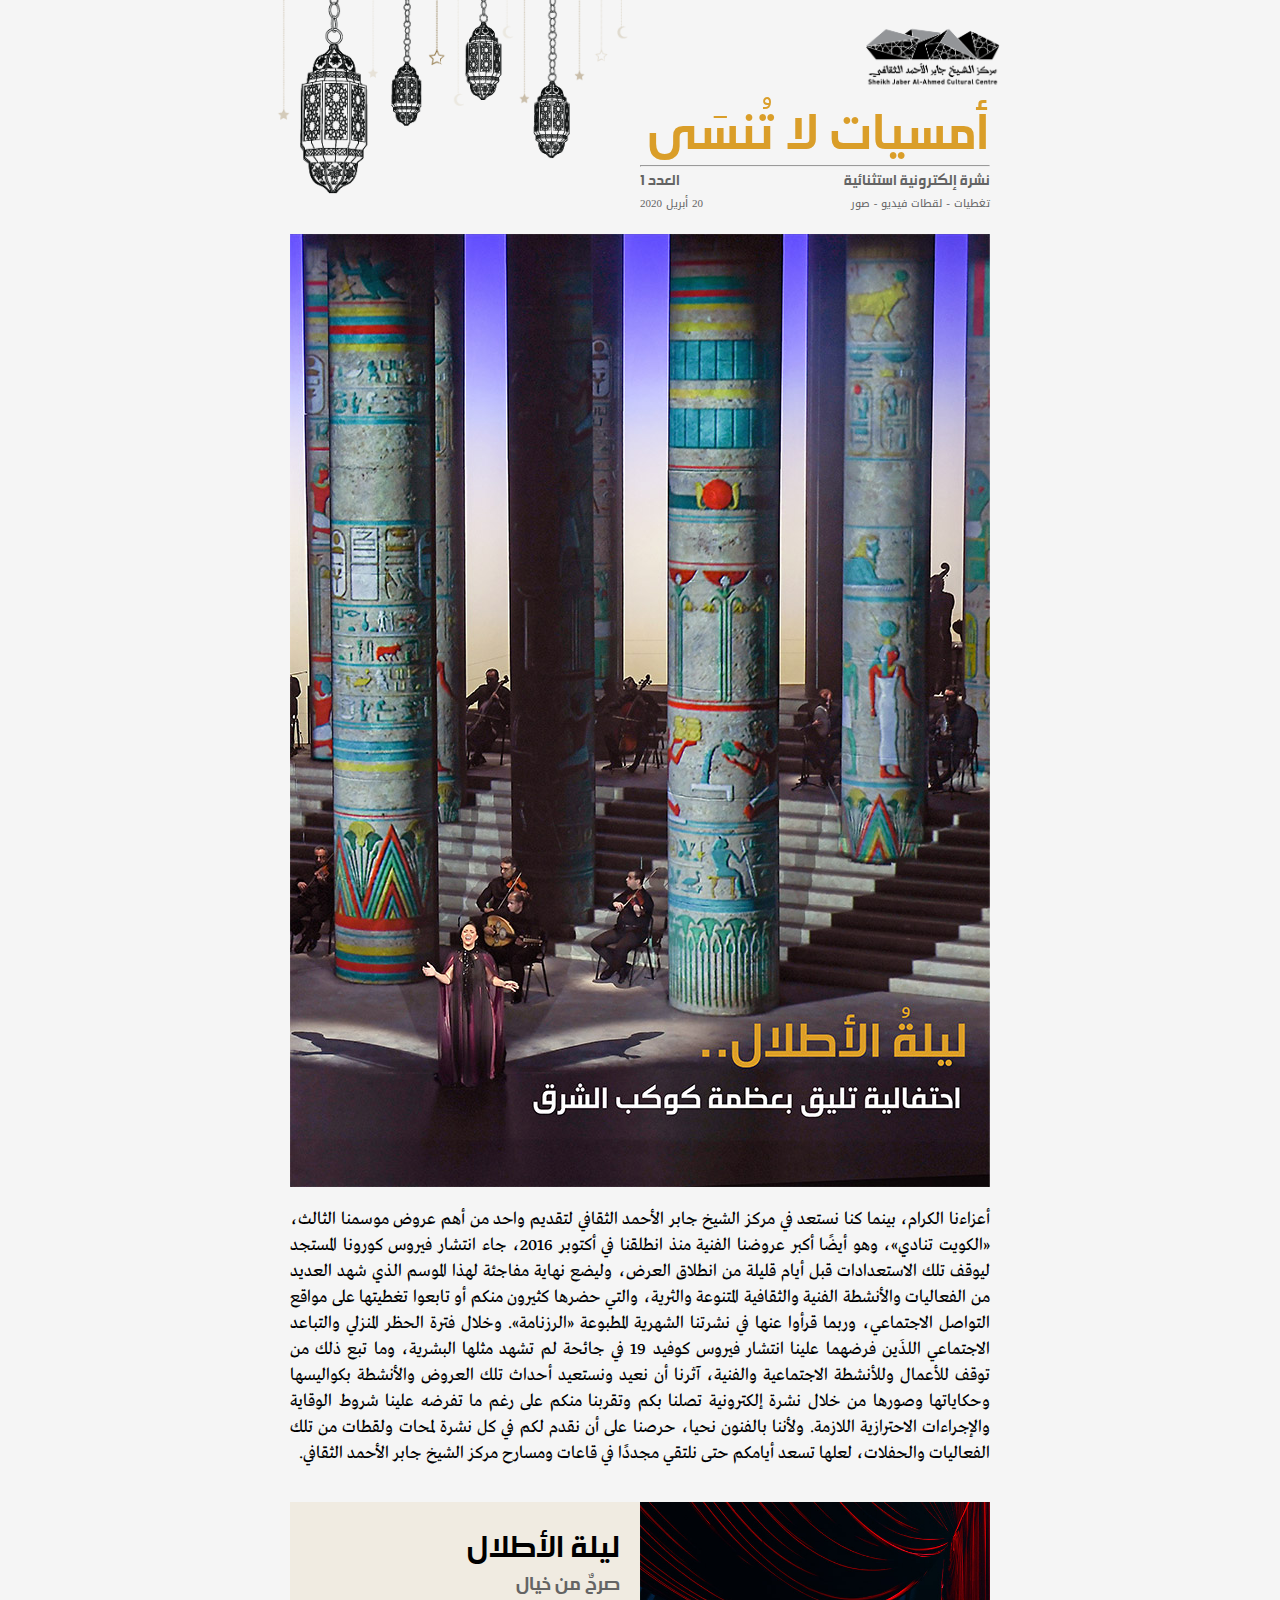
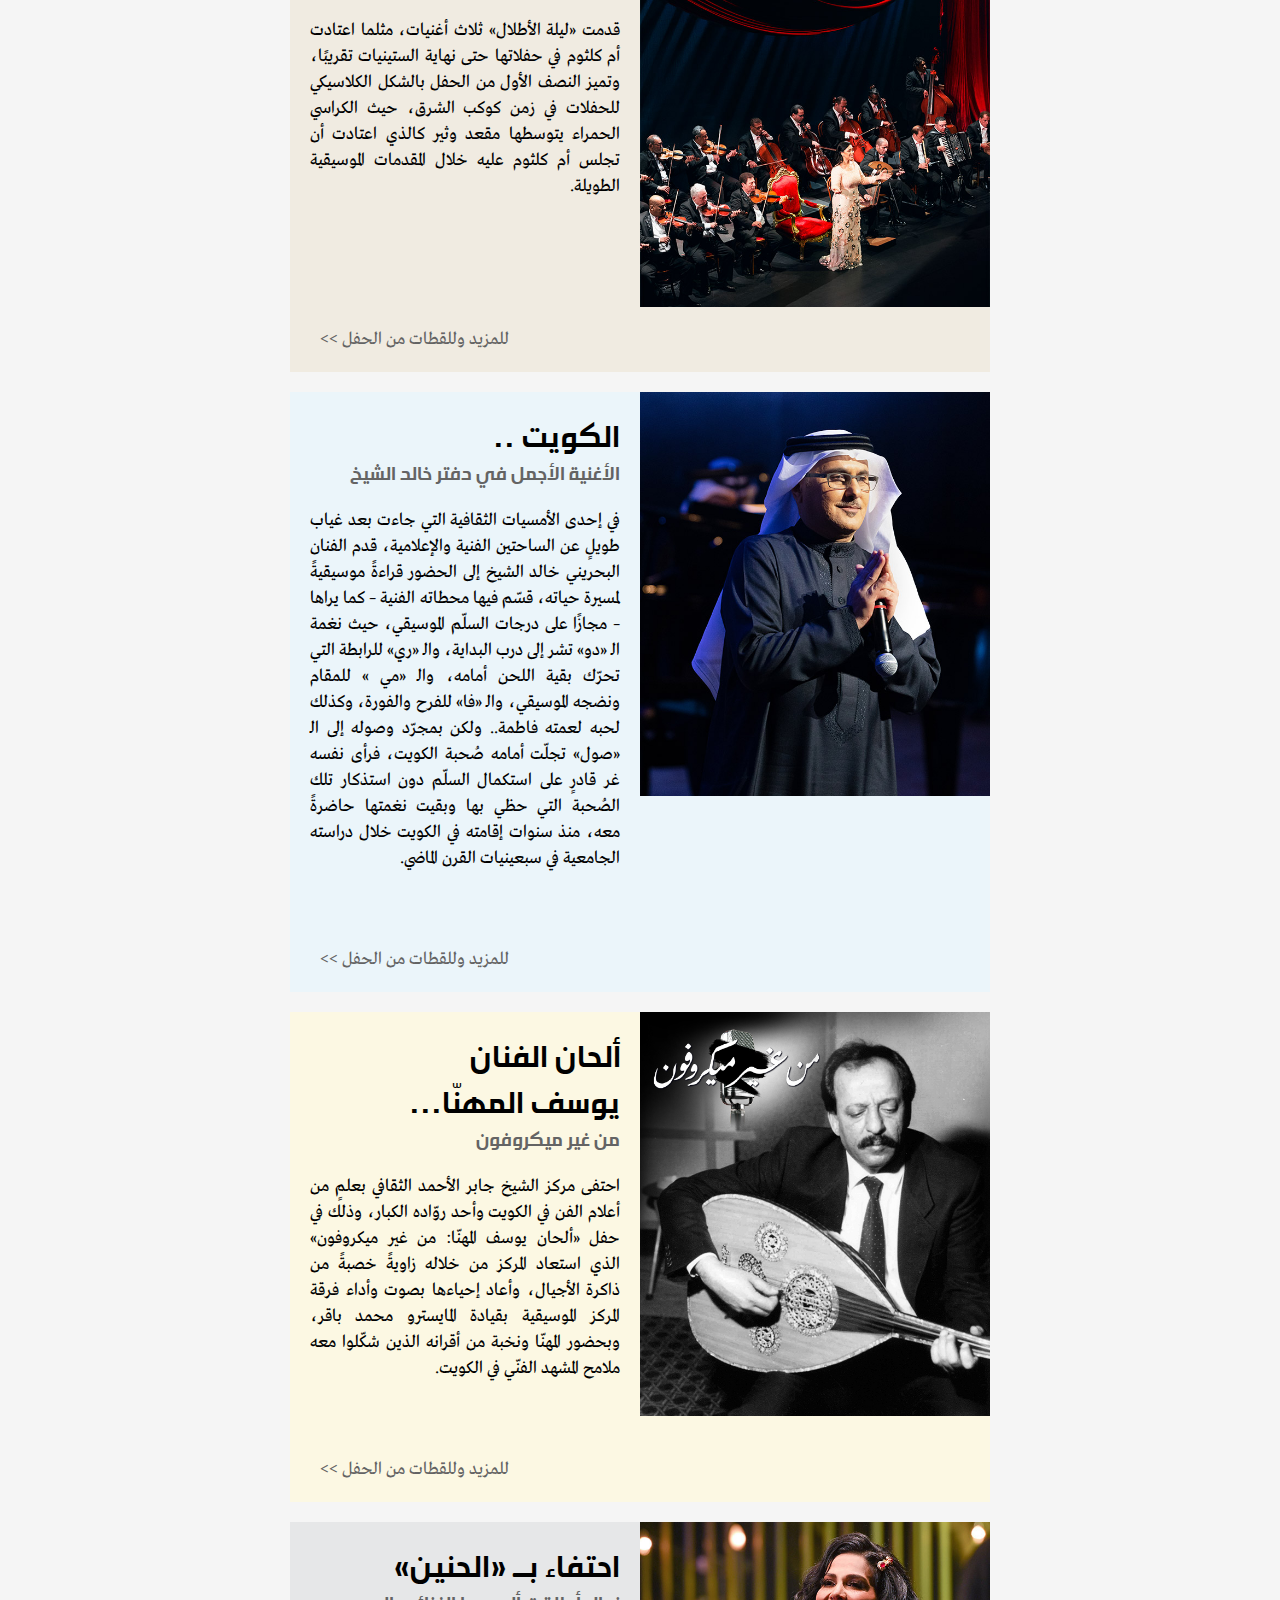
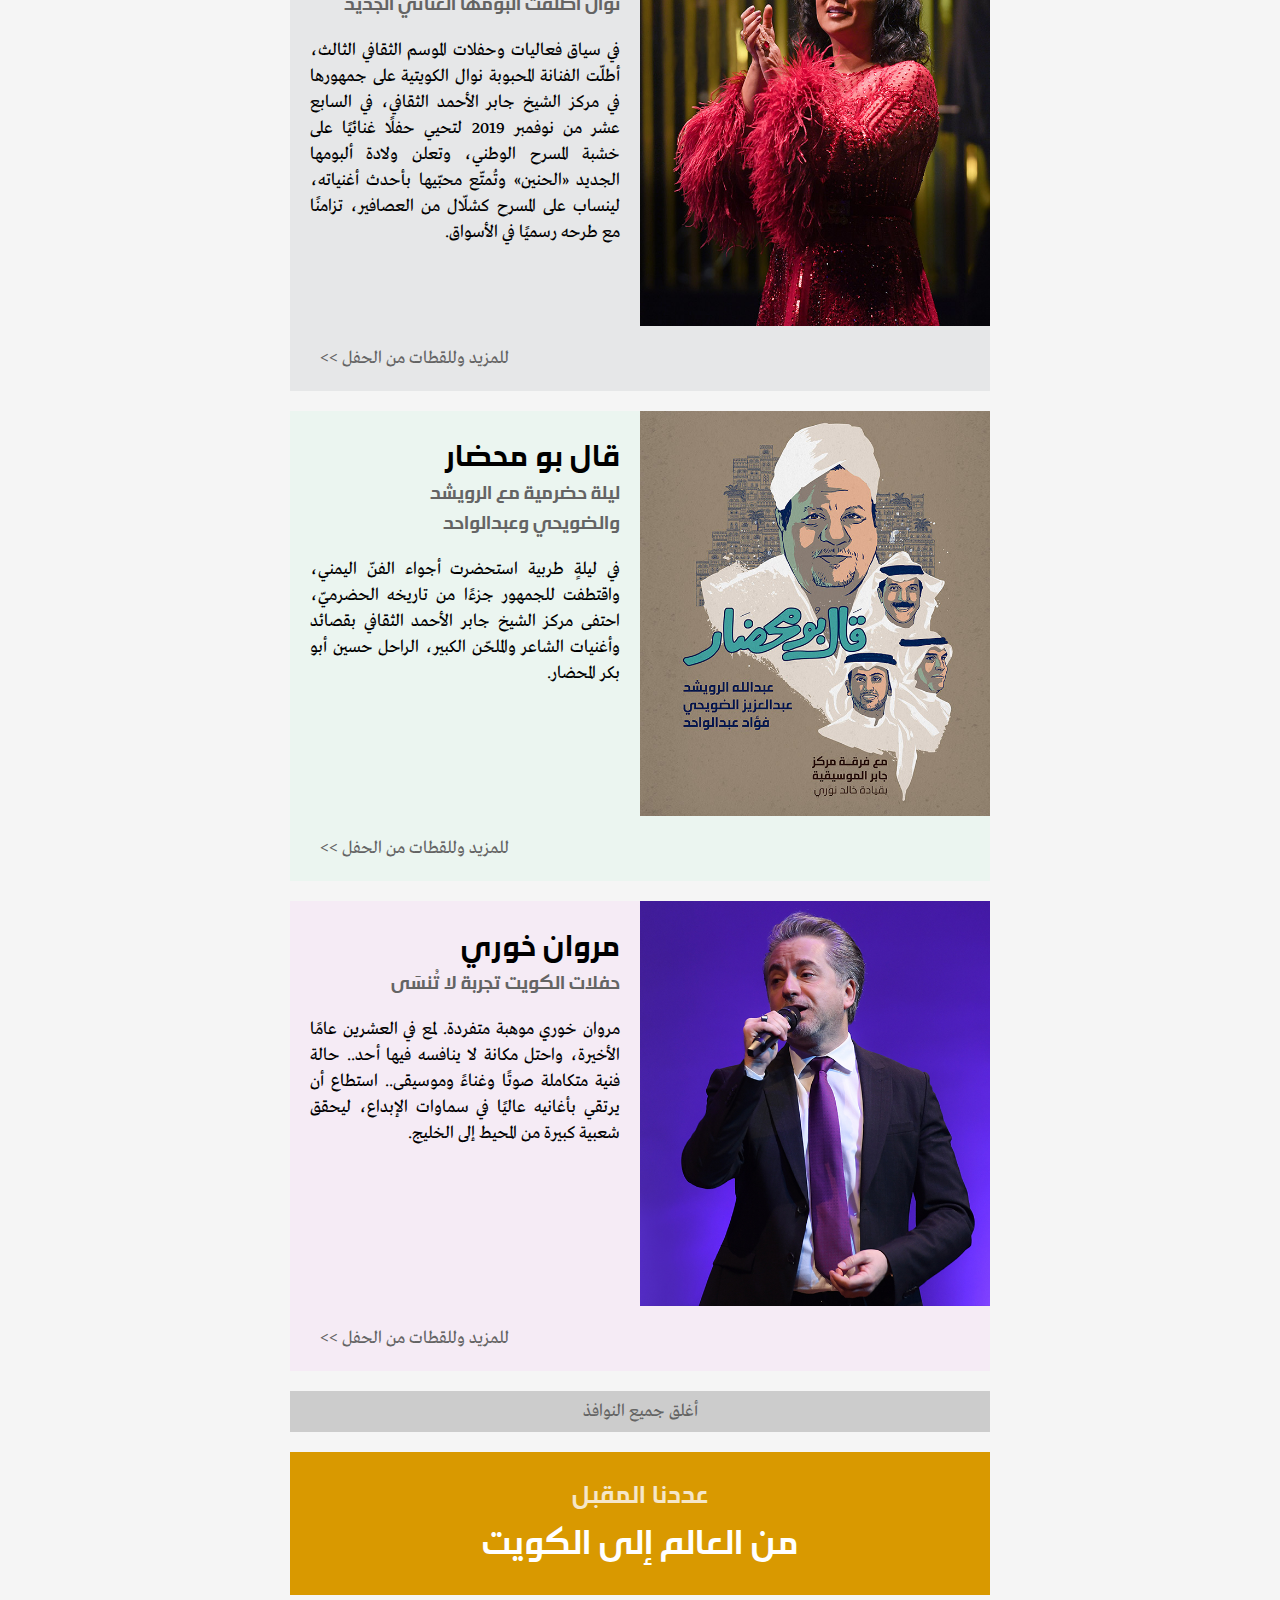
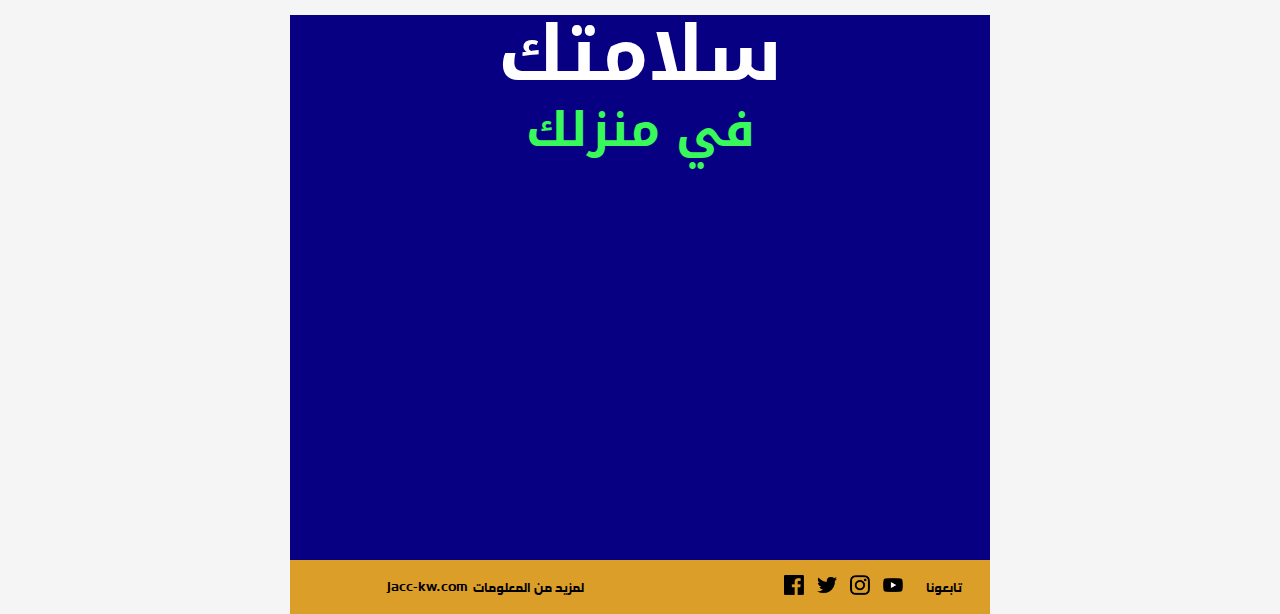
==== index.html @ 3220c52c "latest" ====
<!DOCTYPE html>
<!--[if lt IE 7]>	<html class="no-js lt-ie9 lt-ie8 lt-ie7"> <![endif]-->
<!--[if IE 7]>	<html class="no-js lt-ie9 lt-ie8"> <![endif]-->
<!--[if IE 8]>	<html class="no-js lt-ie9"> <![endif]-->
<!--[if gt IE 8]><!-->
<html class="no-js">
<!--<![endif]-->

<head>
	<title>النشرة الإلكترونية</title>
	<meta charset="utf-8">
	<!--meta info-->
	<meta name="author" content="">
	<meta name="keywords" content="">
	<meta name="description" content="">
	<meta http-equiv="X-UA-Compatible" content="IE=edge">
	<meta name="viewport" content="width=device-width, initial-scale=1, maximum-scale=1, user-scalable=no">
	<!--stylesheet include-->
	<link href="https://fonts.googleapis.com/css2?family=Scheherazade:wght@400;700&display=swap" rel="stylesheet">

	<link rel="stylesheet" type="text/css" media="all" href="css/animate.min.css">
	<link rel="stylesheet" type="text/css" media="all" href="css/mainstyle.css?v=145">
	<style>
		* {
			box-sizing: border-box;
		}

		.column {
			float: left;
			width: 50%;
			padding: 5px;
		}

		/* Clearfix (clear floats) */
		.row::after {
			content: "";
			clear: both;
			display: table;
		}

		#container {
			width: 100%;
		}

		#floated {
			float: left;
			padding-right: 10px;
			margin-bottom: 15px;
		}

		.flexEqH {
			display: flex;
			flex-direction: row;
		}

		.ramadancandle {
			height: 200px;
		}

		.jacclogo {
			height: 70px;
			margin-top: 20px;
		}

		.pmobile {

			font-size: 14px;
			color: #000000;
			margin: 0;
			font-weight: 900;
			font-family: 'ITCHandelGothicArabic-Bold'
		}

		.nawalImage {

			height: 400px;
		}

		@media only screen and (max-device-width: 380px) {

			.ramadancandle {
				height: 100px;
			}

			.jacclogo {
				height: 40px;
				margin-top: 15px;
			}

			.pmobile {

				font-size: 11px;
				color: #000000;
				margin: 0;
				font-weight: 900;
				font-family: 'ITCHandelGothicArabic-Bold'
			}

			.social-media li a img {
				width: 15px;
			}

			.nawalImage {

				height: 410px;
			}

			.tablewidth {

				width: 50%;
			}

			.tdwidth {
				width: 65%;
			}


			.issuetitle {
				font-family: 'ITCHandelGothicArabic-Bold';
				font-size: 25px;
				margin-top: 0px;
				margin-right: 2px;
				margin-bottom: 0px;
				text-align: justify;
			}


			.issuesubtitles {
				font-family: 'ITCHandelGothicArabic-Bold';
				font-weight: 900;
				text-align: right;
				font-size: 8px;
				color: rgba(100, 100, 100);
			}

			.issuesubtitles2 {
				font-family: 'Droid Arabic Kufi';
				text-align: right;
				color: rgba(100, 100, 100);
				font-size: 8px;
			}


			.hrsaeparator {

				height: .5px;
				margin-top: -5px;
			}

		}


		@media screen and (min-width: 380px) and (max-width: 480px) {

			.ramadancandle {
				height: 100px;
			}

			.jacclogo {
				height: 40px;
				margin-top: 15px;
			}

			.pmobile {

				font-size: 11px;
				color: #000000;
				margin: 0;
				font-weight: 900;
				font-family: 'ITCHandelGothicArabic-Bold'
			}

			.social-media li a img {
				width: 15px;
			}

			.nawalImage {

				height: 410px;
			}

			.tablewidth {

				width: 45%;
			}

			.tdwidth {
				width: 65%;
			}


			.issuetitle {
				font-family: 'ITCHandelGothicArabic-Bold';
				font-size: 25px;
				margin-top: 0px;
				margin-right: 2px;
				margin-bottom: 0px;
				text-align: justify;
			}


			.issuesubtitles {
				font-family: 'ITCHandelGothicArabic-Bold';
				font-weight: 900;
				text-align: right;
				font-size: 8px;
				color: rgba(100, 100, 100);
			}

			.issuesubtitles2 {
				font-family: 'Droid Arabic Kufi';
				text-align: right;
				color: rgba(100, 100, 100);
				font-size: 8px;
			}


			.hrsaeparator {

				height: .5px;
				margin-top: -5px;
			}

		}

		@media screen and (max-width: 600px) and (min-width: 480px) {


			.issuetitle {
				font-family: 'ITCHandelGothicArabic-Bold';
				font-size: 31px;
				margin-top: 0px;
				margin-right: 2px;
				margin-bottom: 0px;
				text-align: justify;
			}

			.nawalImage {

				height: 410px;
			}

			.tablewidth {

				width: 50%;
			}

			.tdwidth {
				width: 65%;
			}


			.issuesubtitles {
				font-family: 'ITCHandelGothicArabic-Bold';
				font-weight: 900;
				text-align: right;
				font-size: 8px;
				color: rgba(100, 100, 100);
			}

			.issuesubtitles2 {
				font-family: 'Droid Arabic Kufi';
				text-align: right;
				color: rgba(100, 100, 100);
				font-size: 8px;
			}


			.hrsaeparator {

				height: .5px;
				margin-top: -5px;
			}

		}

		@media screen and (min-width: 600px) {



			.tablewidth {

				width: 50%;
			}

			.tdwidth {
				width: 55%;
			}



			.issuetitle {
				font-family: 'ITCHandelGothicArabic-Bold';
				font-size: 52px;
				margin-top: 15px;
				margin-right: 2px;

			}

			.issuesubtitles {
				font-family: 'ITCHandelGothicArabic-Bold';
				font-weight: 900;
				text-align: right;
				font-size: 15px;
				color: rgba(100, 100, 100);
			}

			.issuesubtitles2 {
				font-family: 'Droid Arabic Kufi';
				text-align: right;
				color: rgba(100, 100, 100);
				font-size: 11px;
			}


			.hrsaeparator {

				height: .5px;
				margin-top: 1px;
			}

		}
	</style>


	<!-- Global site tag (gtag.js) - Google Analytics -->
	<script async src="https://www.googletagmanager.com/gtag/js?id=UA-166062601-1"></script>
	<script>
		window.dataLayer = window.dataLayer || [];
		function gtag() { dataLayer.push(arguments); }
		gtag('js', new Date());

		gtag('config', 'UA-166062601-1');
	</script>

</head>

<body dir="rtl" style="background-color: #F5F5F5">
	<div class="wrapper" style="padding: 0;">
		<div class="container" id="contentDiv">
			<div class="body-content">

				<div class="top-right-header col-xs-6">
					<img src="images/jacclogo3.png?v=1" class="jacclogo" style="margin-right: -10px;" />

				</div>
				<div class="top-left-header col-xs-6">
					<img src="images/cropped_chandelier.png" class="ramadancandle" />

				</div>

				<table class="tablewidth" style="margin-top: 20px;">
					<tr>
						<td colspan="2" style="text-align: right;width: 100%;">

							<h2 class="issuetitle">
								أمسيات لا
								تُنسَى</h2>
							<hr style="height: .5px; margin-top: 1px;" />
						</td>

					</tr>
					<tr>

						<td style="text-align: right;" class="tdwidth">
							<h3 class="issuesubtitles">
								نشرة إلكترونية
								استثنائية</h3>
							<h3 class="issuesubtitles2">
								تغطيات - لقطات فيديو - صور</h3>
						</td>
						<td style="text-align: right;width: 50%;">
							<h3 class="issuesubtitles" style="text-align: left;">
								العدد 1</h3>
							<h3 class="issuesubtitles2" style="text-align: left;">
								20 أبريل 2020</h3>
						</td>
					</tr>
				</table>


				<div class="lady-photo" style="margin-top: 20px;">
					<!-- <div style="background-color: black;color: white;position: absolute;left: 0;padding: 5px;top:0">
						<p style="margin-bottom: 0px;font-family: 'ITCHandelGothicArabic-Bold';">النشرة الإلكترونية |
							<span style="font-weight: 700;">العدد 1 | 1 مايو 2020</span></p>
					</div> -->

					<img src="images/event-1.jpg" alt="" />
				</div>
				<div class="intro-block ">
					<p style="font-family: 'Greta Arabic Regular'; font-weight: 100;background-color: #F5F5F5">أعزاءنا
						الكرام، بينما كنا نستعد في
						مركز الشيخ جابر الأحمد الثقافي لتقديم واحد من أهم عروض موسمنا
						الثالث، «الكويت تنادي»، وهو أيضًا أكبر عروضنا الفنية منذ انطلقنا في أكتوبر 2016، جاء انتشار
						فيروس كورونا المستجد ليوقف تلك الاستعدادات قبل أيام قليلة من انطلاق العرض، وليضع نهاية مفاجئة
						لهذا الموسم الذي شهد العديد من الفعاليات والأنشطة الفنية والثقافية المتنوعة والثرية، والتي حضرها
						كثيرون منكم أو تابعوا تغطيتها على مواقع التواصل الاجتماعي، وربما قرأوا عنها في نشرتنا الشهرية
						المطبوعة «الرزنامة». وخلال فترة الحظر المنزلي والتباعد الاجتماعي اللذَين فرضهما علينا انتشار
						فيروس كوفيد 19 في جائحة لم تشهد مثلها البشرية، وما تبع ذلك من توقف للأعمال وللأنشطة الاجتماعية
						والفنية، آثرنا أن نعيد ونستعيد أحداث تلك العروض والأنشطة بكواليسها وحكاياتها وصورها من خلال نشرة
						إلكترونية تصلنا بكم وتقربنا منكم على رغم ما تفرضه علينا شروط الوقاية والإجراءات
						الاحترازية اللازمة. ولأننا بالفنون نحيا، حرصنا على أن نقدم لكم في كل نشرة لمحات ولقطات من تلك
						الفعاليات والحفلات، لعلها تسعد أيامكم حتى نلتقي مجددًا في قاعات ومسارح مركز الشيخ جابر الأحمد
						الثقافي.</p>
				</div>
			</div>
		</div>
		<div class="section-content">
			<div class="container light-purple-block" id="card1">
				<div class="clearfix">
					<div class="col-6">
						<div class="content-block">
							<h2>ليلة الأطلال</h2>
							<h3>صرحٌ من خيال</h3>
							<div class="content-img mobile_show">
								<img src="images/Atlal5.jpg" alt="" />
							</div>
							<div class="bottom-content">
								<p style="font-family: 'Greta Arabic Regular'; font-weight: 100;">
									قدمت «ليلة الأطلال» ثلاث أغنيات، مثلما اعتادت أم كلثوم في حفلاتها حتى نهاية
									الستينيات تقريبًا، وتميز النصف الأول من الحفل بالشكل الكلاسيكي للحفلات في زمن
									كوكب الشرق، حيث الكراسي الحمراء يتوسطها مقعد وثير كالذي اعتادت أن تجلس أم كلثوم عليه
									خلال المقدمات الموسيقية الطويلة.
								</p>
							</div>
						</div>
					</div>
					<div class="col-6">
						<div class="content-img mobile_hide">
							<img src="images/Atlal5.jpg" alt="" />
						</div>
					</div>
					<div class="more-content">
						<div class="content-block">
							<div class="collap-content">
								<p class="" style="font-family: 'Greta Arabic Regular'; font-weight: 100;">
									وقد أعاد هذا الشكل الكلاسيكي الحنين لتلك الأيام، خاصة مع وجود مي فاروق، مطربة الحفل،
									قريبة من الجمهور على المسرح والموسيقيين يعزفون من دون نوتة أمامهم. أما في النصف
									الثاني من الحفل، والذي خصص لقصيدة الأطلال، فقد ملأت خشبة المسرح مجموعة من الأعمدة
									الضخمة توزع بينها الموسيقيون، وتحركت بينها المطربة، كما انعكست عليها صور مختلفة
									وإضاءات متنوعة لتمنح كلمات القصيدة ومعانيها بعدًا دراميًا.

								</p>
								<div class="">
									<div class="slideshow-container" dir="ltr">
										<div class="mySlides fade">
											<img src="images/slider/Slider-1.jpg" alt="" />
										</div>
										<div class="mySlides fade">
											<img src="images/slider/Slider-2.jpg" alt="" />
										</div>
										<div class="mySlides fade">
											<img src="images/slider/Slider-3.jpg" alt="" />
										</div>
										<div class="mySlides fade">
											<img src="images/slider/Slider-4.jpg" alt="" />
										</div>
										<a class="prev" onclick="plusSlides(this,-1)">&#10094;</a>
										<a class="next" onclick="plusSlides(this,1)">&#10095;</a>
									</div>
								</div>
								<p class="" style="font-family: 'Greta Arabic Regular'; font-weight: 100;">
									أول إنتاجات مركز جابر الثقافي الضخمة في الموسم الثالث، 19 / 20 ، «ليلة الأطلال» كانت
									من ليالي ألف ليلة وليلة بسحرها وجمالها وألقها.. كرمت أيقونة الغناء العربي، كوكب
									الشرق
									السيدة أم كلثوم، واستعادت حضورها محتفية بثلاث من روائعها: «أنا في انتظارك» و «أمل
									حياتي» و «الأطلال»، قدمتها المطربة المصرية مي فاروق في ثلاث أمسيات، من23 إلى 25
									أكتوبر 2019 بمصاحبة فرقة عماد عاشور الموسيقية.. «ليلة الأطلال» كانت حلمًا ومرت كحلم
									تمنينا لو يطول.. حلم أجيال من عشاق أم كلثوم، ممن عاشوا زمن الطرب الأصيل، وربما
									أسعدهم الحظ بحضور إحدى حفلاتها، أو من أجيال لم تعاصرها، ولم ترها على المسرح، ولا
									استمعت إليها في حفلة مباشرة.. وأيضًا حلم إدارة المركز في الاحتفاء بسيدة الغناء
									العربي، الأيقونة، بشكل جديد لم يقدم من قبل في الوطن العربي، بإعادة أجواء حفلاتها
									الكلاسيكية، وبتقديم رائعتها الأطلال بفخامة وإبداع يليقان بواحدة من أشهر وأنجح
									أغنياتها.. هي أحلام تحققت وأمسيات أسعدت كل من حضرها وشارك فيها، فكانت «ليلة الأطلال»
									احتفالية تليق بعظمة كوكب الشرق ومكانتها الفنية.

								</p>

								<div class="video_box ">
									<iframe class="iframeplayer" id="iframeplayer1"
										src='https://rrr.sz.xlcdn.com/?account=yasser&file=ATLAL_LONG.smil&type=streaming&service=wowza&poster=ATLAL_LONG_POSTER.jpg&output=player'
										width='100%' height='360' frameborder='0' seamless allow='autoplay; fullscreen'
										allowfullscreen='true' webkitAllowFullScreen='true'></iframe>
								</div>
								<div class="row">
									<div class="column">
										<div class="">
											<img src="images/img1.png" alt="" style="width:100%">
										</div>
									</div>
									<div class="column">
										<div class="">
											<img src="images/img2.png" alt="" style="width:100%">
										</div>
									</div>
								</div>
								<div class="highlight-block ">
									<h3 class="title-bar">مي فاروق: الغناء لأم كلثوم يشعرني بالفخر</h3>
									<p style="margin: 10px;font-family: 'Greta Arabic Regular'; font-weight: 100;">
										بصوتها العذب وأدائها الساحر، اكتملت الليلة وبلغت ذروتها جمالًا ونشوة. لم تكن
										الأمسية بالنسبة إلى المطربة مي فاروق ككل المرات التي غنت فيها أغنيات كوكب الشرق،
										وعنها تقول: «لم أقدم حفلًا معتادًا لأغنيات أم كلثوم. كان العرض مقسمًا لمنظرين،
										الوصلة الأولى كلاسيكية تشبه حفلاتها قديمًا، وهذا كان حلمًا من أحلامي، أن أقدم
										الشكل الكلاسيكي لحفلات أم كلثوم،
										ووصلة «الأطلال» وكانت على العكس مغامرة جديدة تمامًا، فيها أداء درامي وحركة على
										المسرح. كما شعرت بوقوفي وسط الأعمدة بالجمال والإبداع والعراقة، وأعتقد أن هذا
										انعكس في غنائي، لأني أردت أن يكون أدائي مناسبًا للمكان ولأغنية «الأطلال» بكل
										معانيها وموسيقاها. فأداء أعمال كوكب
										الشرق مسؤولية ضخمة، وفي كل مرة أغني فيها لأم كلثوم يتملكني شعور لا يوصف، خصوصًا
										عندما أنجح في توصيل فنها العظيم للناس، لأن أعمال أم كلثوم لا يتقبلها الجمهور من
										أي مطربة، لذا فإعجابه بما أقدمه وإحساسه أني الأقرب لها، لا أشبهها ولكن فقط أقرب
										منها، يشعرني بالفخر.
									</p>

								</div>
								<div class="">
									<div class="slideshow-container" dir="ltr">
										<div class="mySlides fade">
											<img src="images/slider2/Slider-1.jpg" alt="" />
										</div>
										<div class="mySlides fade">
											<img src="images/slider2/Slider-2.jpg" alt="" />
										</div>
										<div class="mySlides fade">
											<img src="images/slider2/Slider-3.jpg" alt="" />
										</div>
										<div class="mySlides fade">
											<img src="images/slider2/Slider-4.jpg" alt="" />
										</div>
										<div class="mySlides fade">
											<img src="images/slider2/Slider-5.jpg" alt="" />
										</div>
										<div class="mySlides fade">
											<img src="images/slider2/Slider-6.jpg" alt="" />
										</div>
										<div class="mySlides fade">
											<img src="images/slider2/Slider-7.jpg" alt="" />
										</div>
										<div class="mySlides fade">
											<img src="images/slider2/Slider-8.jpg" alt="" />
										</div>
										<div class="mySlides fade">
											<img src="images/slider2/Slider-9.jpg" alt="" />
										</div>
										<div class="mySlides fade">
											<img src="images/slider2/Slider-10.jpg" alt="" />
										</div>
										<a class="prev" onclick="plusSlides(this,-1)">&#10094;</a>
										<a class="next" onclick="plusSlides(this,1)">&#10095;</a>
									</div>
								</div>

							</div>
							<button type="button" class="collapsible" onclick="onClickCollapsible(this);return false;"
								id="cardBtn1" data-id="card1">للمزيد وللقطات من الحفل >></button>
						</div>
					</div>
				</div>
			</div>
			<div class="container turquoise-block" id="card2">
				<div class="clearfix">
					<div class="col-6">
						<div class="content-block">
							<h2>الكويت ..</h2>
							<h3>الأغنية الأجمل في دفتر خالد الشيخ</h3>
							<div class="content-img mobile_show">
								<img src="images/KS_Edit-3829.jpg" alt="" />
							</div>
							<div class="bottom-content">
								<p style="font-family: 'Greta Arabic Regular'; font-weight: 100;">

									في إحدى الأمسيات الثقافية التي جاءت بعد غياب طويلٍ عن الساحتين الفنية والإعلامية،
									قدم الفنان البحريني خالد الشيخ إلى الحضور قراءةً موسيقيةً لمسيرة حياته، قسّم فيها
									محطاته الفنية – كما يراها – مجازًا على درجات السلّم الموسيقي، حيث نغمة الـ «دو» تشر
									إلى درب البداية، والـ «ري» للرابطة التي تحرّك بقية اللحن أمامه، والـ «مي » للمقام
									ونضجه الموسيقي، والـ «فا» للفرح والفورة، وكذلك لحبه لعمته فاطمة.. ولكن بمجرّد وصوله
									إلى الـ «صول» تجلّت أمامه صُحبة الكويت، فرأى نفسه غر قادرٍ على استكمال السلّم دون
									استذكار تلك الصُحبة التي حظي بها وبقيت نغمتها حاضرةً معه، منذ سنوات إقامته في الكويت
									خلال دراسته الجامعية في سبعينيات القرن الماضي.


								</p>
							</div>
						</div>
					</div>
					<div class="col-6">
						<div class="content-img mobile_hide">
							<img src="images/KS_Edit-3829.jpg" alt="" />
						</div>
					</div>
					<div class="more-content">
						<div class="content-block">
							<div class="collap-content">

								<div class="video_box ">
									<iframe class="iframeplayer" id="iframeplayer2"
										src='https://rrr.sz.xlcdn.com/?account=yasser&file=AL-SHAIKH_LONG.smil&type=streaming&service=wowza&poster=AL-SHAIKH_LONG_POSTER.jpg&output=player'
										width='100%' height='360' frameborder='0' seamless allow='autoplay; fullscreen'
										allowfullscreen='true' webkitAllowFullScreen='true'></iframe>
								</div>
								<p style="font-family: 'Greta Arabic Regular'; font-weight: 100;margin-top: 15px;">
									ولطالما اعتبر الفنان خالد الشيخ الكويت إحدى بواباته إلى الفنّ، فقد كانت المكان الذي
									بدأ فيه مسيرته، ولحّن فيه العديد من اللوحات الغنائية لحفلات الطلبة البحرينين، وانغمس
									في مشهده الفنّي والثقافي والطلابي والاجتماعي. وانطلاقًا من تلك المحبّة العميقة
									والمتبادلة، قدّم الفنان خالد الشيخ حفلين غنائيين على خشبة المسرح الوطني بمركز الشيخ
									جابر الأحمد الثقافي على مدى يومين متتالين في 29 و 30 يناير 2020 ، ليكونا بمنزلة
									تحيّة وفاءٍ منه لبلده الثاني الكويت، وتوثيقًا لمسيرة فنية غنيّة تقاطعت خطوطها مع
									أصدقاء تركوا في قلبه بصماتهم، وترك وجدانهم أجمل الألحان. وقد شارك في الحفل، إلى جانب
									الفنان خالد الشيخ، الفنانان عبدالقادر الهدهود ومطرف المطرف، ومن فرقة مركز جابر
									الموسيقية النجمات الشابات فاطمة الخضر وفاطمة الكويتية وغنيمة العنزي وولاء الصراف،
									بصحبة المبدعين والمبدعات من كورال الفرقة التي قادها ببراعةٍ المايسترو خالد نوري.

								</p>
								<div class="">
									<div class="slideshow-container" dir="ltr">
										<div class="mySlides fade">
											<img src="images/slider5/KhaledelSheikhslide_1.jpg" alt="" />
										</div>
										<div class="mySlides fade">
											<img src="images/slider5/KhaledelSheikhslide_2.jpg" alt="" />
										</div>
										<div class="mySlides fade">
											<img src="images/slider5/KhaledelSheikhslide_3.jpg" alt="" />
										</div>
										<div class="mySlides fade">
											<img src="images/slider5/KhaledelSheikhslide_4.jpg" alt="" />
										</div>
										<div class="mySlides fade">
											<img src="images/slider5/KhaledelSheikhslide_5.jpg" alt="" />
										</div>
										<div class="mySlides fade">
											<img src="images/slider5/KhaledelSheikhslide_6.jpg" alt="" />
										</div>
										<div class="mySlides fade">
											<img src="images/slider5/KhaledelSheikhslide_7.jpg" alt="" />
										</div>
										<div class="mySlides fade">
											<img src="images/slider5/KhaledelSheikhslide_8.jpg" alt="" />
										</div>
										<div class="mySlides fade">
											<img src="images/slider5/KhaledelSheikhslide_9.jpg" alt="" />
										</div>
										<div class="mySlides fade">
											<img src="images/slider5/KhaledelSheikhslide_10.jpg" alt="" />
										</div>
										<a class="prev" onclick="plusSlides(this,-1)">&#10094;</a>
										<a class="next" onclick="plusSlides(this,1)">&#10095;</a>
									</div>
								</div>
								<p class=""
									style="margin-top: 10px;font-family: 'Greta Arabic Regular'; font-weight: 100;">

									ومثلما ضمّ الشيخ الكويت نغمةً على سلّمه الموسيقي العذب، ضمّه جمهور الكويت بحفاوة
									استقبالٍ وترحيبٍ يليقان بفنان لا يشبه سوى نفسه. فقد امتلأت قاعة المسرح الوطني
									بجمهورٍ ترعرع في فترة ازدهار الفنان خالد الشيخ، وشبّ معاصرًا ومنصتًا لأغنياته
									وألحانه التي كانت ولا تزال متفرّدة في ظلّ تشابه الألوان الموسيقية وأحاديّة أغلب
									قوالبها في الساحة الفنية. وقد صاغ الشيخ حفله الغنائي بالتعاون مع فريق مركز الشيخ
									جابر الأحمد الثقافي بطريقةٍ مبدعةٍ، ليكون فصلاً آخر من فصول مسيرته الفنية، يشير إلى
									أبرز ما دوّنه فيه من محطّات موسيقية وشخصيّة مرّ بها خلال فترة وجوده في الكويت، من
									خلال مقاطع وصور توثيقية وبرنامجٍ ضمّ أجمل أغنياته وألحانه.</p>
							</div>
							<button type="button" class="collapsible" onclick="onClickCollapsible(this);return false;"
								id="cardBtn2" data-id="card2">للمزيد وللقطات من الحفل >></button>
						</div>
					</div>
				</div>
			</div>
			<div class="container yellow-block" id="card3">
				<div class="clearfix">
					<div class="col-6">
						<div class="content-block">
							<h2>ألحان الفنان</h2>
							<h2>يوسف المهنّا...</h2>
							<h3>من غير ميكروفون</h3>
							<div class="content-img mobile_show">
								<img src="images/Mhanna.jpg" alt="" />
							</div>
							<div class="bottom-content">
								<p style="font-family: 'Greta Arabic Regular'; font-weight: 100;">
									احتفى مركز الشيخ جابر الأحمد الثقافي بعلمٍ من أعلام الفن في الكويت وأحد روّاده
									الكبار، وذلك في حفل «ألحان يوسف المهنّا: من غير ميكروفون» الذي استعاد المركز من
									خلاله زاويةً خصبةً من ذاكرة الأجيال، وأعاد إحياءها بصوت وأداء فرقة المركز الموسيقية
									بقيادة المايسترو محمد باقر، وبحضور المهنّا ونخبة من أقرانه الذين شكّلوا معه ملامح
									المشهد الفنّي في الكويت.
								</p>

							</div>
						</div>
					</div>
					<div class="col-6">
						<div class="content-img mobile_hide">
							<img src="images/Mhanna.jpg" alt="" />
						</div>
					</div>

					<div class="more-content">
						<div class="content-block">
							<div class="collap-content">
								<p class="" style="font-family: 'Greta Arabic Regular'; font-weight: 100;">
									على مدى ليلتين متتاليتن في الثامن والتاسع من أكتوبر 2019 ، استمتع جمهور المركز بباقة
									من أشهر الأغنيات والألحان التي حملت اسم المهنّا، وذلك في مسرح الشيخ جابر العلي
									المهيّأ خصيصًا للأمسيات الغنائية التقليدية، بصورتها النقية، وبلا ميكروفونات أو
									مكبراتٍ للصوت.
								</p>

								<div class="video_box ">
									<iframe class="iframeplayer" id="iframeplayer3"
										src='https://rrr.sz.xlcdn.com/?account=yasser&file=WAM_YM_LONG.smil&type=streaming&service=wowza&poster=WAM_YM_LONG_POSTER.jpg&output=player'
										width='100%' height='360' frameborder='0' seamless allow='autoplay; fullscreen'
										allowfullscreen='true' webkitAllowFullScreen='true'></iframe>
								</div>
								<div class="highlight-block">
									<h3 class="title-bar" class="">مسيرة الملحّن يوسف المهنّا</h3>
									<p class=""
										style="margin: 10px;font-family: 'Greta Arabic Regular'; font-weight: 100;">
										وُلِد الملحّن يوسف يعقوب المهنّا
										في العام 1940 ، وعاش
										طفولته ما بين المرقاب والشامية في كنف أسرة محبّة للفنّ. عشق الفنّ منذ الصغر؛ إذ
										كان يستمع إلى أغاني أم كلثوم ومحمد عبدالوهاب ويعزف على العود بمساعدة أخيه
										الفنّان عبدالمحسن المهنّا. وقد قدّم المهنّا العديد من الألحان لعددٍ كبر من أشهر
										النجوم والفنانن العرب. فمع انتعاش الحركة الفنية في الكويت تزامنًا مع انطاق إذاعة
										الكويت في العام 1962، لمع نجم الملحّن يوسف المهنّا بعد أن قدّم أولى أغنياته
										«ليش بس يعني » للفنان صالح الحريبي. ومنذ أول ظهور له، واصل المهنّا نشاطه وكثّف
										جهوده في المجال الفنّي والدراسي، ليحصل في العام 1974 على دبلوم من معهد الموسيقى
										العربية في القاهرة. واستطاع الفنّان يوسف المهنّا التنقّل بألحانه بن أشهر مطربي
										الخليج والعالم العربي؛ ليجمع رصيدًا فنيًا متنوعًا تجاوز 500 أغنية قدّمها للعديد
										من الأسماء البارزة، أولهم شقيقه الفنان عبدالمحسن المهنّا الذي تغنّى له بأكثر من
										90 أغنية أهمها «أبو قذيلة» و«الله أمر» و«عوافي»؛ والفنان عبدالكريم عبدالقادر
										الذي قدّم له 17 لحنًا، والفنان مصطفى أحمد والفنّان حسين جاسم. كما وصلت ألحانه
										إلى
										كل من الفنان طلال مداح والفنان محمد عبده والفنان أبو بكر سالم، ومن خارج الخليج
										الفنانة نادية مصطفى والفنانة سميرة سعيد. ولم تقتصر أعمال المهنّا على الأغنية
										العاطفية، بل استطاع أن يترك بصماته الموسيقية الواضحة في مجموعة لا تنسى من
										الأغنيات
										الوطنية والرياضية والدينية والمسرحية.</p>

								</div>

								<div class="">
									<div class="slideshow-container" dir="ltr">
										<div class="mySlides fade">
											<img src="images/slider7/Mhanna_1.jpg" alt="" />
										</div>
										<div class="mySlides fade">
											<img src="images/slider7/Mhanna_2.jpg" alt="" />
										</div>
										<div class="mySlides fade">
											<img src="images/slider7/Mhanna_3.jpg" alt="" />
										</div>
										<div class="mySlides fade">
											<img src="images/slider7/Mhanna_4.jpg" alt="" />
										</div>
										<div class="mySlides fade">
											<img src="images/slider7/Mhanna_5.jpg" alt="" />
										</div>
										<a class="prev" onclick="plusSlides(this,-1)">&#10094;</a>
										<a class="next" onclick="plusSlides(this,1)">&#10095;</a>
									</div>
								</div>


							</div>
							<button type="button" class="collapsible" onclick="onClickCollapsible(this);return false;"
								id="cardBtn3" data-id="card3">للمزيد وللقطات من الحفل >></button>
						</div>
					</div>

				</div>
			</div>
			<div class="container pink-block" id="card4">
				<div class="clearfix">
					<div class="col-6">
						<div class="content-block">
							<h2>احتفاء بــ «الحنين»</h2>
							<h3>نوال أطلقت ألبومها الغنائي الجديد</h3>
							<div class="content-img mobile_show">
								<img src="images/Nawal_retouch.jpg" alt="" />
							</div>
							<div class="bottom-content">
								<p style="font-family: 'Greta Arabic Regular'; font-weight: 100;">
									في سياق فعاليات وحفلات الموسم الثقافي الثالث، أطلّت الفنانة المحبوبة نوال الكويتية
									على
									جمهورها في مركز الشيخ جابر الأحمد الثقافي، في السابع عشر من نوفمبر 2019 لتحيي حفلًا
									غنائيًا على خشبة المسرح الوطني، وتعلن ولادة ألبومها الجديد «الحنين» وتُمتّع محبّيها
									بأحدث أغنياته، لينساب على المسرح كشلّال من العصافير، تزامنًا مع طرحه رسميًا في
									الأسواق.
								</p>
							</div>
						</div>
					</div>
					<div class="col-6">
						<div class="content-img mobile_hide">
							<img src="images/Nawal_retouch.jpg" alt="" />
						</div>
					</div>
					<div class="more-content">
						<div class="content-block">
							<div class="collap-content">
								<div id="container">


									<div class="video_box ">
										<iframe class="iframeplayer" id="iframeplayer4"
											src='https://rrr.sz.xlcdn.com/?account=yasser&file=NAWAL_LONG.smil&type=streaming&service=wowza&poster=NAWAL_LONG_POSTER.jpg&output=player'
											width='100%' height='360' frameborder='0' seamless
											allow='autoplay; fullscreen' allowfullscreen='true'
											webkitAllowFullScreen='true'></iframe>
									</div>

									<p class=""
										style="font-family: 'Greta Arabic Regular'; font-weight: 100;margin-top: 15px;">
										تألقت
										القيثارة الخليجية في حفل «الحين» في حضور عددٍ
										كثيف من أبرز الملحنن
										والشعراء الذين تعاونت معهم، ووسط حشدٍ من محبيها الذين ملأوا مقاعد المسرح الوطني،
										واحتفوا معها بإطاق ألبومها الجديد الذي ضمّ أغنياتٍ تنوعت في ألوانها بين
										الكلاسيكي
										والخبيتي واللون الشعبي، وهي: «على الأقل» و«منت قاصد» و«عناد فيك» و«يا بو
										الشباب» و«مكانك مبين» و«بكرة خير» و«على فرقاك» و«ما تسوى غلا» و«عمري قصير»
										و«السهر» و«بس أحبك» وأخيرًا «الراية البيضا»، التي صورت بطريقة الفيديو كليب.
										كما حرصت الفنانة نوال على إمتاع الحضور من جمهورها بأشهر أغنياتها التي أحبوها
										وشكلت
										جزءًا كبرًا من مسيرتها الغنائية، حيث غنّت لهم ومعهم أغنيات من بينها «أكو مثلك »
										و«الله حسيبك» و«قضى عمري» و«مثل النسيم » و«أنت طيّب».</p>
									<div class="">
										<div class="slideshow-container" dir="ltr">
											<div class="mySlides fade">
												<img src="images/slider6/Nawal_1.jpg" alt="" />
											</div>
											<div class="mySlides fade">
												<img src="images/slider6/Nawal_2.jpg" alt="" />
											</div>
											<div class="mySlides fade">
												<img src="images/slider6/Nawal_3.jpg" alt="" />
											</div>
											<div class="mySlides fade">
												<img src="images/slider6/Nawal_4.jpg" alt="" />
											</div>
											<div class="mySlides fade">
												<img src="images/slider6/Nawal_5.jpg" alt="" />
											</div>
											<a class="prev" onclick="plusSlides(this,-1)">&#10094;</a>
											<a class="next" onclick="plusSlides(this,1)">&#10095;</a>
										</div>
									</div>


									<div id="floated" class=""><img src="images/nawal_new.jpg" class="nawalImage">
									</div>
									<p class="" style="font-family: 'Greta Arabic Regular'; font-weight: 100;">وفي
										المؤتمر الصحافي، الذي أقيم عى هامش الحفل، أشارت
										الفنانة نوال إلى أنها سعيدة
										جدًا بتعاونها في الألبوم الجديد مع نخبة من نجوم الكلمة مثل الأمير بدر بن
										عبدالمحسن ورحاب وقوس وخالد العوض وعبدالله الملحم وتركي، بالإضافة إلى أبرز نجوم
										اللحن مثل زوجها الفنان مشعل العروج وياسر بو علي وناصر الصالح وأحمد الهرمي
										والأنين،
										مؤكدة أن الألبوم «الحنين» يحمل رسالة سلام ويعبر عن حنينها إلى الجمهور وحنينه
										إليها. كما كشفت النقاب عن أنها فرغت أخيرًا من تصوير أغنيتين من الألبوم، وهما
										«على
										الأقل» و«مكانك مبين »، مبيّنة أن «الحنين»هو جزء من مشروع غنائي آخر ستطرحه
										لاحقًا وسيضمّ أغنيتن إحداهما مصرية والأخرى لبنانية.</p>

								</div>

							</div>
							<button type="button" class="collapsible" onclick="onClickCollapsible(this);return false;"
								id="cardBtn4" data-id="card4">للمزيد وللقطات من الحفل >></button>
						</div>
					</div>
				</div>
			</div>
			<div class="container gray-block" id="card5">
				<div class="clearfix">
					<div class="col-6">
						<div class="content-block">
							<h2>قال بو محضار</h2>
							<h3>ليلة حضرمية مع الرويشد<br>

								والضويحي وعبدالواحد</h3>
							<div class="content-img mobile_show">
								<img src="images/mihdar.jpg" alt="" />
							</div>
							<div class="bottom-content">
								<p style="font-family: 'Greta Arabic Regular'; font-weight: 100;">
									في ليلةٍ طربية استحضرت أجواء الفنّ اليمني، واقتطفت للجمهور جزءًا من تاريخه الحضرميّ،
									احتفى مركز الشيخ جابر الأحمد الثقافي بقصائد وأغنيات الشاعر والملحّن الكبير، الراحل
									حسين أبو بكر المحضار.</p>
							</div>
						</div>
					</div>
					<div class="col-6">
						<div class="content-img mobile_hide">
							<img src="images/mihdar.jpg" alt="" />
						</div>
					</div>
					<div class="more-content">
						<div class="content-block">
							<div class="collap-content">

								<div class="">
									<div class="slideshow-container" dir="ltr">
										<div class="mySlides fade">
											<img src="images/slider3/Slider-1.jpg" alt="" />
										</div>
										<div class="mySlides fade">
											<img src="images/slider3/Slider-2.jpg" alt="" />
										</div>
										<div class="mySlides fade">
											<img src="images/slider3/Slider-3.jpg" alt="" />
										</div>
										<div class="mySlides fade">
											<img src="images/slider3/Slider-4.jpg" alt="" />
										</div>
										<div class="mySlides fade">
											<img src="images/slider3/Slider-5.jpg" alt="" />
										</div>
										<a class="prev" onclick="plusSlides(this,-1)">&#10094;</a>
										<a class="next" onclick="plusSlides(this,1)">&#10095;</a>
									</div>
								</div>

								<p class="" style="font-family: 'Greta Arabic Regular'; font-weight: 100;">
									وبصحبة فرقة مركز جابر الموسيقية، التي قادها المايسترو خالد نوري، ومع الكورال المبدع،
									وبمشاركة فرقة راقصة يمنية أشعلت المسرح تصفيقًا، أحيا الحفل كل من الفنان عبدالله
									الرويشد والفنان عبدالعزيز الضويحي، ومن اليمن الفنان فؤاد عبدالواحد، مردّدين جميعًا
									أجمل ما قال بو محضار، وجادت به قريحته الغنائية، وذلك على خشبة
									المسرح الوطني الذي بدا في ديكوراته الباهرة يومي 19 و20 ديسمبر 2019 كحيًّ من أحياء
									حضرموت المنُارة بضوء القمر وأصوات السمر. </p>
								<div class="video_box ">
									<iframe class="iframeplayer" id="iframeplayer5"
										src='https://rrr.sz.xlcdn.com/?account=yasser&file=BUMI7THAR_LONG.smil&type=streaming&service=wowza&poster=BUMI7THAR_LONG_POSTER.jpg&output=player'
										width='100%' height='360' frameborder='0' seamless allow='autoplay; fullscreen'
										allowfullscreen='true' webkitAllowFullScreen='true'></iframe>
								</div>
								<div class="highlight-block">
									<h3 class="title-bar">
										<span class="">حسين أبو بكر المحضار<br>
											(1930 - 2000)
										</span></h3>
									<div class="bg_block">
										<div class="img_block">
											<div class=""><img src="images/mihdar-illustration.png">
											</div>
										</div>
										<div class="right_content">
											<p class="" style="font-family: 'Greta Arabic Regular'; font-weight: 100;">
												من مدينة الشحر، إحدى كبريات مدن حضرموت الساحلية، ومرتع الشعر والغناء
												والسمر والرقص الشعبي، لمع اسم الشاعر والملحّن الحضرمي الكبير حسن أبو بكر
												المحضار الذي تجاوز بفنّه الحدود الحضرمية اليمنية، ووصل بأنغامه وعذوبته
												إلى جميع أرجاء منطقة الخليج وسائر بقاع الوطن العربي.
											</p>
											<p class="" style="font-family: 'Greta Arabic Regular'; font-weight: 100;">
												ولد «بو محضار» في العام 1930 ، وترعرع في كنف أسرة محافظة ومحبّة للأدب
												والعلم والشعر، فهو حفيد الشاعر الشعبي الشهير حسين بن حامد المحضار، وجدّه
												لأمه الشاعر الشعبي الشهير صالح بن أحمد خمور. تلقّى المحضار تعليمه في
												معهد «رباط الشحر» الديني، فتعلم القرآن والبلاغة وغيرها من العلوم
												الأدبية، بيد أنه مال ميلًا قويًا إلى الشعر فأصبح له قارئًا ومتذوقًا
												وناظمًا، لا سيما الشعر الشعبي الحضرمي. بدأ نظم الشعر في الرابعة عشرة من
												عمره، وشارك في مجالس الشعر الحضرمي التي أضفت على شعره صفة النضج وأكسبته
												الخبرة. وما كاد يشارف الثانية والعشرين من عمره حتى أضحى المحضار يتصدّر
												مجالس المساجلات الشعرية الحضرمية، وأصبح الناس يرددون أشعاره وأغنياته.
											</p>
											<p class="" style="font-family: 'Greta Arabic Regular'; font-weight: 100;">
												ولم يتميز المحضار بقريحة شعرية فذّة فقط، بل
												أجاد التلحن أيضًا على الرغم من عدم
												دراسته للموسيقى وأصولها. فإلى جانب الوجدانية التي تطغى على أشعاره،
												اكتملت
												روعة
												أغنياته بألحانه التي اتّسمت بالتنغيم المحُكم على جميع الطبقات الصوتية،
												وتراوح
												ألوانها بن النعومة والحيوية بانسيابية تُشيع في النفوس مشاعر مختلطة من
												الحب
												واللوعة والمرح والبهجة. وقد غنّى له الكثير من المطربين، على رأسهم أبو
												بكر
												سالم
												وكرامة مرسال وطلال مدّاح وعبدالله الرويشد.</p>

										</div>
										<p class="" style="font-family: 'Greta Arabic Regular'; font-weight: 100;">وفي
											الفترة التي بدأت فيها مسرة المحضار التفتّح
											والنمو، كانت البيئة الفنية في اليمن
											تشهد رتابة وكثرة في توظيف الإيقاعات الأجنبية الدخيلة وهيمنة «الدان» دون
											غيره من
											الفنون، إلى أن برزت أعمال المحضار، وأنعشت الأغنية الحضرمية التي بدأت تستعيد
											مكانتها بفضل دوره الريادي في تطويرها وتحريرها من فترة الركود تلك، فتمتعت
											الأغنية
											الحضرمية على يده بحداثة معانيها وسهولة القول فيها بعمق بحورها وأوزانها
											وتكيفها في
											الوقت ذاته مع جميع الأزمان، الأمر الذي جعلها تصل إلى الحضر والبادية الصغار
											والكبار وكل أنحاء الجزيرة العربية والوطن العربي، وتلقى الحفاوة والرضا لدى
											الجميع.</p>

										<p class="" style="font-family: 'Greta Arabic Regular'; font-weight: 100;">وقد
											كتب المحضار العديد من القصائد ونشرها في أربعة
											دواوين شعرية، أولها ديوان «دموع
											العشاق» في العام 1966 ، و«ابتسامات المشتاق» في 1978 ، ثم ديوانا «أشجان
											العشاق» و «حنين العشاق» خلال العام 1999. يُذكر له أيضًا أنه انتُخب عضوًا في
											أول
											مجلس
											للنواب في العام 1990، ومن إنجازاته أنه تقلّد وسام الاستحقاق من الدرجة
											الأولى في
											الآداب والفنون في العام 1998.</p>
									</div>
								</div>


							</div>
							<button type="button" class="collapsible" onclick="onClickCollapsible(this);return false;"
								id="cardBtn5" data-id="card5">للمزيد وللقطات من الحفل >></button>
						</div>
					</div>
				</div>
			</div>
			<div class="container light-lightpurple-block" id="card6">
				<div class="clearfix">
					<div class="col-6">
						<div class="content-block">
							<h2>مروان خوري</h2>
							<h3>حفلات الكويت تجربة لا تُنسَى</h3>
							<div class="content-img mobile_show">
								<img src="images/Marwan.jpg" alt="" />
							</div>
							<div class="bottom-content">
								<p style="font-family: 'Greta Arabic Regular'; font-weight: 100;">مروان خوري موهبة
									متفردة. لمع في العشرين عامًا الأخيرة، واحتل مكانة لا ينافسه فيها
									أحد.. حالة فنية متكاملة صوتًا وغناءً وموسيقى.. استطاع أن يرتقي بأغانيه عاليًا في
									سماوات الإبداع، ليحقق شعبية كبيرة من المحيط إلى الخليج.</p>
							</div>
						</div>
					</div>
					<div class="col-6">
						<div class="content-img mobile_hide">
							<img src="images/Marwan.jpg" alt="" />
						</div>
					</div>
					<div class="more-content">
						<div class="content-block">
							<div class="collap-content">
								<div class="">
									<div class="slideshow-container" dir="ltr">
										<div class="mySlides fade">
											<img src="images/slider4/Marwan_slide_1.jpg" alt="" />
										</div>
										<div class="mySlides fade">
											<img src="images/slider4/Marwan_slide_2.jpg" alt="" />
										</div>
										<div class="mySlides fade">
											<img src="images/slider4/Marwan_slide_3.jpg" alt="" />
										</div>
										<div class="mySlides fade">
											<img src="images/slider4/Marwan_slide_4.jpg" alt="" />
										</div>
										<div class="mySlides fade">
											<img src="images/slider4/Marwan_slide_5.jpg" alt="" />
										</div>
										<div class="mySlides fade">
											<img src="images/slider4/Marwan_slide_6.jpg" alt="" />
										</div>
										<a class="prev" onclick="plusSlides(this,-1)">&#10094;</a>
										<a class="next" onclick="plusSlides(this,1)">&#10095;</a>
									</div>
								</div>


								<p class="" style="font-family: 'Greta Arabic Regular'; font-weight: 100;">في لقائه
									الأول بجمهور مركز
									جابر الثقافي، وجمهور الكويت عامة، أحيا الفنان مروان خوري ثلاث حفلات، في الأيام 7 إلى
									9 نوفمبر 2019 ، كانت
									بالنسبة إليه وإلى كل من حضر ليالي لا تنسى، استحضرت أجواء بروت المرحة وسحر ربوع لبنان
									وجبالها وشعبها وفنها. أجواء تغمرك من اللحظة الأولى، بداية من أداء الفرقة والكورال
									لأغاني فيروز «نسم علينا الهوا» و«سألوني الناس»، وتحية مروان خوري لوطنه بأغنية
									«بحبك يا لبنان»، بينما تشكلت الخلفية بألوان علم لبنان.</p>


								<div class="video_box ">
									<iframe class="iframeplayer" id="iframeplayer6"
										src='https://rrr.sz.xlcdn.com/?account=yasser&file=MARWAN_LONG.smil&type=streaming&service=wowza&poster=MARWAN_LONG_POSTER.jpg&output=player'
										width='100%' height='360' frameborder='0' seamless allow='autoplay; fullscreen'
										allowfullscreen='true' webkitAllowFullScreen='true'></iframe>
								</div>
								<p class=""
									style="font-family: 'Greta Arabic Regular'; font-weight: 100;margin-top: 15px;">
									امتلأت قاعة
									الشيخ جابر العلي الصباح الموسيقية بأكملها في
									الليلتن الأولى والثانية، ما
									دعا إدارة المركز إلى تمديد الحفل ليلة ثالثة، أمتع فيها خوري جمهوره باختياراته التي
									قدمت مزيجًا من الأغنيات السريعة والرومانسية والشعبية، 22 أغنية من أروع ما كتب ولحن
									وغنى شكلت في مجملها رحلة إلى خزانة فنان يملك رصيدًا متميزًا ومتنوعًا. أشعل مروان
									خوري الأجواء بالأغنيات المفعمة بالحيوية مثل «خدني معك» و«الدلعونا» وعمت البهجة مع
									أنغام الدبكة في «تم النصيب». وعلى البيانو، اصطحب خوري الحضور إلى عالم آخر من الجمال،
									بصوته العذب المفعم بالإحساس وبعزفه الباهر، مؤديًا أجمل أعماله الرومانسية مثل «كل
									القصايد» و «لو» و «إنت ومعي». وكانت أغنية «خايف أقول اللي في قلبي» لموسيقار
									الأجيال محمد عبدالوهاب بمنزلة هدية الحفل، حيث أداها خوري على البيانو في توزيع جديد،
									مؤكدًا عشقه للتراث الموسيقي وبراعته في تقديمه بروحه وأسلوبه الخاص.</p>
								<div class="highlight-block  paragraphfont">
									<h3 class="title-bar">من لقاء «الرزنامة» مع الفنان مروان خوري</h3>
									<p style="font-family: 'Greta Arabic Regular'; font-weight: 100;">في أعقاب حفله
										الأول، ولقائه جمهورًا اشتاق إلى حضوره طويلًا، تحدث خوري لنشرة المركز
										الشهرية «الرزنامة» عن زيارته وتجربته الفنية وأمور أخرى قائلًا: «حفلاتي في الكويت
										من التجارب التي لا يمكن أن أنساها بالمرة، التجاوب والتفاعل من الجمهور كانا فوق
										العادي، وهذا يؤكد أن ما أقدمه وصل إلى هذا الجمهور المتذوق للطرب والغناء، ولا
										أتحدث عن نفسي فقط لكنني أستشعر دومًا ثقافة جمهور حفلاتي وذوقه. وفي رأيي، الجمهور
										الكويتي من أكثر الجماهير العربية الذين يقدرون الموسيقى والغناء، وهذه كانت
										البداية
										وأتمنى ان تكون هناك حفلات مقبلة كثيرة». وعن علاقته الخاصة بالبيانو الذي يصاحبه
										دومًا على خشبة المسرح قال: «عندما أعزف على البيانو أعيش حالة شعورية خاصة،
										فالبيانو
										صديقي الأقرب منذ عمر 9 سنوات، منذ أول بيانو صغير لعبت عليه كبرنا معا، وحينما
										أكون
										وراء البيانو أشعر أنني محمي، في غرفتي وعالمي الخاص حتى لو كنت عى المسرح».</p>
								</div>

							</div>
							<button type="button" class="collapsible" onclick="onClickCollapsible(this);return false;"
								id="cardBtn6" data-id="card6">للمزيد وللقطات من الحفل >></button>
						</div>
					</div>
				</div>
			</div>
		</div>
		<div class="container">
			<div class="btn-singel">
				<button type="button" class="close_btn">أغلق جميع النوافذ</button>
			</div>
		</div>
		<div class="container"
			style="background-color: #d99900;color: white;padding-top: 20px;padding-bottom: 20px;margin-bottom: 20px;">
			<div style="text-align: center;">
				<h3 style="font-size: 26px;color: rgba(245,230,200);font-family: 'ITCHandelGothicArabic-Bold';">عددنا
					المقبل</h3>
				<h2 style="font-size: 36px;color: white;font-family: 'ITCHandelGothicArabic-Bold';margin-top: 5px;">من
					العالم إلى الكويت</h2>

			</div>
		</div>
		<div class="container" id="card7">
			<div class="blue-box">
				<h2>سلامتك</h2>
				<h3>في منزلك</h3>
				<div class="more-content" style="margin-top: 20px;">
					<div class="content-block">
						<div class="collap-content1" style="display:block;">
							<div class="video_box">
								<iframe class="iframeplayer" id="iframeplayer7"
									src='https://rrr.sz.xlcdn.com/?account=yasser&file=safety.smil&type=streaming&service=wowza&poster=SAFETY_AT_HOME_POSTER3.jpg&output=player'
									width='100%' height='360' frameborder='0' seamless allow='autoplay; fullscreen'
									allowfullscreen='true' webkitAllowFullScreen='true'></iframe>
							</div>
						</div>
						<!-- <button type="button" class="collapsible" data-id="card7">
							<img src="images/play-btn.svg" alt="" />
						</button> -->
					</div>
				</div>
			</div>
		</div>
		<div class="container">
			<div class="footer" dir="ltr">
				<table>
					<tbody>
						<tr>
							<td style="width: 25%;">
								<div class="" style="text-align: right;">

									<p style="padding-right: 5px;margin: 0;">
										<a href="https://www.jacc-kw.com/" target="_blank"
											class="pmobile">jacc-kw.com</a>
									</p>

								</div>
							</td>
							<td style="width: 35%;">
								<div class="" style="text-align: left;">
									<p class="pmobile">لمزيد من المعلومات</p>

								</div>
							</td>
							<td style="width: 30%;">
								<div class="footer_center">
									<ul class="social-media pmobile" style="text-align: right;">
										<li>
											<a href="https://en-gb.facebook.com/SJACCkwt/" target="_blank">
												<img src="images/socialm-01.png" alt="" />
											</a>
										</li>
										<li>
											<a href="https://twitter.com/jacc_kw" target="_blank">
												<img src="images/socialm-02.png" alt="" />
											</a>
										</li>
										<li>
											<a href="https://www.instagram.com/jacc_kw/" target="_blank">
												<img src="images/socialm-03.png" alt="" />
											</a>
										</li>
										<li>
											<a href="https://www.youtube.com/channel/UCBkHihVGNn2th-47kUofPaQ"
												target="_blank">
												<img src="images/socialm-05.png" alt="" />
											</a>
										</li>
									</ul>
								</div>
							</td>
							<td style="width: 15%;">
								<div class="footer_right">
									<p style="text-align: center;padding-left: 5px;" class="pmobile">
										تابعونا
									</p>
								</div>
							</td>
						</tr>
					</tbody>
				</table>
			</div>
		</div>
	</div>
	<script src="https://code.jquery.com/jquery-3.5.0.min.js"
		integrity="sha256-xNzN2a4ltkB44Mc/Jz3pT4iU1cmeR0FkXs4pru/JxaQ=" crossorigin="anonymous"></script>

	<script src="css/wow.min.js"></script>

	<script>


		function onClickCollapsible(event) {

			var btn = document.getElementById(event.id);
			//console.log(btn);

			btn.classList.toggle("active");
			var content = btn.previousElementSibling;
			if (content.style.display === "block") {
				content.style.display = "none";

				if (btn.dataset.id !== 'card7') {
					btn.innerHTML = "للمزيد وللقطات من الحفل >>";
				}
				else {
					btn.innerHTML = '<img src="images/play-btn.svg" alt="">';
				}
				//console.log(this.dataset.id);

				var elmnt = document.getElementById(btn.dataset.id);
				//console.log(elmnt);
				elmnt.scrollIntoView();

			} else {

				content.style.display = "block";
				btn.innerHTML = "أغلق >>";


			}

		}

		$(document).ready(function () {

			//alert('screen width is ' + screen.width);
		});



		window.onload = function () {

			var w = document.getElementById("contentDiv").offsetWidth;
			console.log(w);
			var videoHeight = parseInt(w * 0.5);
			console.log(videoHeight);

			$(".iframeplayer").attr('height', videoHeight);


			$(window).blur(function () {
				// check focus
				if ($('iframe').is(':focus')) {
					console.log("iframe focused");
					$(document.activeElement).trigger("focus");// Could trigger click event instead
				}
				else {
					console.log("iframe unfocused");
				}
			});

			//Test
			$('.iframeplayer').on('focus', function (e) {
				//console.log(e);
				console.log("iframeplayer focused");

				var currentPlayer = e.currentTarget.id;

				var videos = document.querySelectorAll('iframe, video');
				Array.prototype.forEach.call(videos, function (video) {

					//console.log(video);
					if (currentPlayer != video.id) {
						if (video.tagName.toLowerCase() === 'video') {
							video.pause();
						} else {
							var src = video.src;
							video.src = src;
						}
					}

				});


			})


		};


		/**
		 * Stop all iframes or HTML5 <video>'s from playing
		 */
		var stopVideos = function () {
			var videos = document.querySelectorAll('iframe, video');
			Array.prototype.forEach.call(videos, function (video) {
				if (video.tagName.toLowerCase() === 'video') {
					video.pause();
				} else {
					var src = video.src;
					video.src = src;
				}
			});
		};


		$(".close_btn").click(function () {

			$(".collap-content").css("display", "none");
			$(".collapsible").html("للمزيد وللقطات من الحفل >>");
			stopVideos();

		});


		//animation
		new WOW().init();



		/// Slider 1 
		var slideIndex = 1;
		showSlides(0, slideIndex);

		function plusSlides(elm, n) {
			showSlides(elm, slideIndex += n);
		}

		function currentSlide(elm, n) {
			showSlides(elm, slideIndex = n);
		}

		function showSlides(pelm, n) {
			var i;
			if (pelm) {
				var slides = $(pelm).parent().find(".mySlides");
				if (n > slides.length) { slideIndex = 1 }
				if (n < 1) { slideIndex = slides.length }
				for (i = 0; i < slides.length; i++) {
					slides[i].style.display = "none";
				}

				slides[slideIndex - 1].style.display = "block";
			}
			else {
				$(".slideshow-container").each(function (ind, elm) {

					var slides = $(elm).find(".mySlides");
					if (n > slides.length) { slideIndex = 1 }
					if (n < 1) { slideIndex = slides.length }
					for (i = 0; i < slides.length; i++) {
						slides[i].style.display = "none";
					}

					slides[slideIndex - 1].style.display = "block";
				});
			}
		}


	</script>
</body>

</html>
---- css/mainstyle.css ----
/* default font style */

@font-face {
    font-family: 'Droid Arabic Kufi';
    src: url('../fonts/DroidArabicKufi.eot');
    src: url('../fonts/DroidArabicKufi.eot?#iefix') format('embedded-opentype'),
        url('../fonts/DroidArabicKufi.woff2') format('woff2'),
        url('../fonts/DroidArabicKufi.woff') format('woff'),
        url('../fonts/DroidArabicKufi.ttf') format('truetype'),
        url('../fonts/DroidArabicKufi.svg#DroidArabicKufi') format('svg');
    font-weight: normal;
    font-style: normal;
}

@font-face {
    font-family: 'Droid Arabic Kufi Bold';
    src: url('../fonts/DroidArabicKufi-Bold.eot');
    src: url('../fonts/DroidArabicKufi-Bold.eot?#iefix') format('embedded-opentype'),
        url('../fonts/DroidArabicKufi-Bold.woff2') format('woff2'),
        url('../fonts/DroidArabicKufi-Bold.woff') format('woff'),
        url('../fonts/DroidArabicKufi-Bold.ttf') format('truetype'),
        url('../fonts/DroidArabicKufi-Bold.svg#DroidArabicKufi-Bold') format('svg');
    font-weight: bold;
    font-style: normal;
}


@font-face {
	font-family: "Greta Arabic Regular";
	src: url("../fonts/Greta_Arabic_Regular.otf");
}

@font-face {
	font-family: "ITCHandelGothicArabic-Bold";
	src: url("../fonts/ITCHandelGothicArabic-Bold.ttf");
}



/* Reset ================================================================================= */

*{margin:0;padding:0}
body{font-family: 'Droid Arabic Kufi'; font-weight:400; font-size:14px; color:#333; line-height:18px;}
a {text-decoration:none;	background-color: transparent; color:inherit; -webkit-transition: all 0.6s ease-in-out; transition: all 0.6s ease-in-out;}
button, html input[type="button"], input[type="reset"], input[type="submit"] {-webkit-appearance: button;cursor: pointer; border:none; -webkit-transition: all 0.6s ease-in-out; transition: all 0.6s ease-in-out;}
:focus{outline:none;}
a:focus{outline:none; text-decoration:none;}
a:hover { text-decoration:none;}

.none{display:none !important;}

/* Headings */
h1,h2,h3,h4,h5,h6 { margin:0; line-height:normal; font-family: 'Droid Arabic Kufi Bold'; }
h1{ font-size:40px; font-weight:normal; }
h2{ font-size:40px; font-weight:normal; line-height:40px; color:#da9e29; margin-bottom:15px; }
h3{ font-size:16px; font-weight:normal; }
h4{ font-size:14px; font-weight:normal; }
h5{ font-size:22px; font-weight:normal; margin-bottom: 30px;     margin-top: 10px; }
h6{ font-size:14px; font-weight:normal; }

/* Forms */
form        { display:inline;}
fieldset     { border:0; }
legend      { display:none; }

/* Table */
table { border:0; border-collapse:collapse; border-spacing:0; empty-cells:show; font-size:100%; }
caption,th,td { vertical-align:top; text-align:left; font-weight:normal; }

/* Lists */
ol{list-style:inside	; margin: 0;}

*{
    -webkit-box-sizing:border-box;
    -moz-box-sizing:border-box;
    box-sizing:border-box
}
:after,:before{
    -webkit-box-sizing:border-box;
    -moz-box-sizing:border-box;
    box-sizing:border-box
}

/* Global Styles ========================================================================= */

.wrapper {
	width: 100%;
	padding: 20px 0 0 0;
}

.container {
	margin-right: auto;
	margin-left: auto;
}

ol {
	list-style: none;
	counter-reset: my-awesome-counter;
}

ol li {
	counter-increment: my-awesome-counter;
	margin-bottom: 5px;
	padding-right: 30px;
	position: relative;
}

ol li::before {
	content: counter(my-awesome-counter);
	margin-left: 15px;
	position: absolute;
	right: 0;
}

.text-right {
	text-align: right;
}

p {
	margin-bottom: 15px;
}

.bold-hr {
	width: 100%;
	display: inline-block;
	background-color: #333;
	height: 5px;
	margin: 20px 0;
}

.top-left {
	width: 75%;
	text-align: left;
	float: left;
}

.top-left-header {
	width: 50%;
	text-align: left;
	float: left;
}

.top-left p {
	margin: 14px 0;
}

.top-right {
	width: 25%;
	text-align: right;
	float: right;
}

.top-right-header {
	width: 50%;
	text-align: right;
	float: right;
}

.top-right img,
.lady-photo img {
	max-width: 100%;
}

.intro-block {
	width: 100%;
	display: inline-block;
	margin-top: 15px;
	margin-bottom: 20px;
}

.section-content .container .content-block p,
.intro-block p {
	font-family: 'Scheherazade', serif;
	text-align: justify;
	font-size: 18px;
	font-weight: 700;
	line-height: 26px;
	color: #000000;
}

.section-content .container {
	margin-bottom: 20px;
}

.section-content .container .content-img img {
	display: block;
	margin: 0 auto;
	max-width: 100%;
	height: auto;
	width: 100%;
}

.section-content .container .content-block {
	padding: 20px;
}
.section-content .container .content-block .content-img  {
	margin-top:20px;
}
.content-block h2 {
	margin-bottom: 0px;
	font-size: 32px;
	color: #000000;
	line-height: 46px;
	font-family: 'ITCHandelGothicArabic-Bold';

}



.content-block h3 {
	font-size: 20px;
	color: #646464;
	line-height: 30px;
	font-family: 'ITCHandelGothicArabic-Bold';
}

.yellow-block .content-block h3 {
	color: #646464;
}

.light-purple-block .content-block h3,
.purple-block .content-block h3 {
	color: #646464;
}

.light-purple-block .content-block p,
.purple-block .content-block p {
	color: #646464;
}

.section-content .container .more-content {
	width: 100%;
	display: inline-block;
}

.section-content .container .more-content .content-block,
.blue-box .more-content .content-block {
	padding: 10px 20px;
}

.content-block .bottom-content {
	width: 100%;
	padding: 20px 0;
}

.section-content .container .highlight-block {
	background-color: #F5F5F5;
	margin: 10px 0 15px 0;
	width: 100%;
	display: inline-block;
}

.section-content .container .highlight-block p {
	padding-left: 15px;
	padding-right: 15px;
	color: #000000;
}

.section-content .yellow-block {
	background-color: #fcf8e3;
}

.section-content .light-purple-block {
	background-color: #f0ebe1;
}


.section-content .light-lightpurple-block {
	background-color: #f5ebf5;
}

.section-content .turquoise-block {
	background-color: #ebf5fa;
}

.section-content .pink-block {
	background-color: #e6e7e8;
}

.section-content .gray-block {
	background-color: #ebf5f0;
}

.section-content .purple-block {
	background-color: #6958A6;
}

.blue-box {
	background-color: #080082;
	text-align: center;
	color: #ffffff;
}

.blue-box h2 {
	margin-bottom: 10px;
	font-size: 76px;
	line-height: 80px;
	color: #ffffff;
}

.blue-box h3 {
	color: #38f85a;
	margin: 0;
	font-size: 48px;
	line-height: 50px;
}

.blue-box button.collapsible img {
	width: 50px;
	height: 50px;
}

.video_box video {
	width: 100%;
}

.collapsible {
	color: #646464;
	cursor: pointer;
	width: 100%;
	border: none;
	outline: none;
	text-align: left;
	font-size: 18px;
	background-color: transparent;
	font-family: 'Greta Arabic Regular'; 
	font-weight: 100;
	padding: 10px;
}

.collapsible.active {
	color: #646464;
}

.collapsible:hover {
	color: #646464;
}

.collap-content {
	display: none;
	overflow: hidden;
	padding: 10px 0;
}

.collap-content h3.title-bar {
	background-color: #333333;
	color: #ffffff;
	text-align: right;
	padding: 6px 15px;
	font-family: 'ITCHandelGothicArabic-Bold';
	margin-bottom: 15px;
}

.purple-block .collap-content h3.title-bar {
	background-color: #b4acd3;
}

.gray-block .content-block h3.title-bar {
	background-color: #8D7E6B;
}

.footer {
	margin-top: 0px;
	background-color:#DB9E28;
	padding:15px;
} 
.footer table{
	width:100%;
}
.footer table td {
	vertical-align:middle;
}
.footer .footer_left p{
	margin:0;
	font-size: 14px;
	color:#000000;
}
.footer .footer_left p a {
	font-weight: Bold;
    display: inline-block; 
} 
.social-media {
	list-style:none;
	margin:0;
	padding:0; 
	text-align:center;
}
.social-media li {
	display:inline-block;
	padding:0 5px;
}
.social-media li a {
	display:inline-block;
}
.social-media li a img {
	width:20px;
}
.footer .footer_right p{
	margin:0;
	font-size: 14px;
	color:#000000;
	text-align:right;
}
.btn-singel {
	margin-bottom:20px;
	text-align:center;
}
.btn-singel .close_btn {
	background-color:#cccccc;
	padding:8px 20px;
	font-size:18px;
	color:#646464;
	width:100%;
	text-align:center;
	font-family: 'Greta Arabic Regular'; 
	font-weight: 100;

}

.footer_left{text-align:center;}
.footer_right{
	font-family: 'Droid Arabic Kufi Bold';
}

@media (min-width:768px) {
	.container {
		width: 700px
	}
}

@media (max-width:767px) {
	.container {
		width: 80%;
		margin: 0 10%;
	}
}

@media (max-width:640px) {
	.container {
		width: 90%;
		margin: 0 5%;
	}
}

.col-1,
.col-2,
.col-3,
.col-4,
.col-5,
.col-6,
.col-7,
.col-8,
.col-9,
.col-10,
.col-11,
.col-12 {
	width: 96%;
}

.col-1-sm {
	width: 4.33%;
}

.col-2-sm {
	width: 12.66%;
}

.col-3-sm {
	width: 21%;
}

.col-4-sm {
	width: 29.33%;
}

.col-5-sm {
	width: 37.66%;
}

.col-6-sm {
	width: 46%;
}

.col-7-sm {
	width: 54.33%;
}

.col-8-sm {
	width: 62.66%;
}

.col-9-sm {
	width: 71%;
}

.col-10-sm {
	width: 79.33%;
}

.col-11-sm {
	width: 87.66%;
}

.col-12-sm {
	width: 96%;
}

.row::after {
	content: "";
	display: table;
	clear: both;
}

.hidden-sm {
	display: none;
}

@media only screen and (min-width: 640px) {
	/* 720px */
	.col-1 {
		width: 4.33%;
	}
	.col-2 {
		width: 12.66%;
	}
	.col-3 {
		width: 21%;
	}
	.col-4 {
		width: 29.33%;
	}
	.col-5 {
		width: 37.66%;
	}
	.col-6 {
		width: 50%;
	}
	.col-7 {
		width: 54.33%;
	}
	.col-8 {
		width: 62.66%;
	}
	.col-9 {
		width: 71%;
	}
	.col-10 {
		width: 79.33%;
	}
	.col-11 {
		width: 87.66%;
	}
	.col-12 {
		width: 96%;
	}
	.hidden-sm {
		display: block;
	}
}

.clearfix:after,
.clearfix:before {
	display: table;
	content: " "
}

.clearfix:after {
	clear: both
} 
@media (max-width: 640px) {
	.top-left p {
		text-align: right;
		margin-bottom: 0
	}
	.content-block h3 {
		margin-bottom: 20px;
	}
	.section-content .container {
		margin-bottom: 20px;
	}
	.section-content .col-6 {
		width: 100%;
	}
	.top-left p {
		text-align: center;
	}
	.top-right {
		text-align: center;
	}
	.section-content .container .content-block .content-img img{
		display: block;
		margin: 0 auto;
		max-width: 100%;
		height: auto;
		width: 100%; 
	}
	.section-content .container .content-img.mobile_hide  {
		display:none;
	}  
	.blue-box h2 {
		font-size:38px;
		line-height: 38px;
		font-family: 'ITCHandelGothicArabic-Bold';
	}
	.blue-box h3 {
		font-size:24px;
		line-height: 24px;
		font-family: 'ITCHandelGothicArabic-Bold';
	}
	.blue-box button.collapsible img {
		width: 50px;
		height: 50px;
	}
	.social-media li a img {
		width: 20px;
	}
	.blue-box {
		padding-top:40px;
	}
	.section-content .container .content-block,
	.content-block .bottom-content{
		padding-bottom:0px;
	}
	.section-content .container .content-block p:last-child{margin-bottom:0;}
}
@media (min-width: 641px) {
	.section-content .container .content-block .content-img.mobile_show  {
		display:none;
	} 
}
@media (max-width: 420px) {
	.social-media li {
		padding:0 1px;
	}
	.footer {
		padding-left:7px;
		padding-right:7px;
	}
}
@media (min-width: 640px) {
	.section-content .col-6 {
		float: left;
	}
	.section-content .container {
		position: relative;
	}
	.section-content .col-5 {
		float: right;
	}
	
}
@media (max-width: 390px) {
	.footer .footer_left p, .footer .footer_right p {
		font-size:10px;
	}
	
}




.mySlides {
	display: none
}  
.slideshow-container {
  max-width: 100%;
  position: relative;
  margin: 0 auto 15px auto;
} 
/* Next & previous buttons */
.prev, .next {
  cursor: pointer;
  position: absolute;
  top: 50%;
  width: auto;
  padding: 16px;
  margin-top: -22px;
  color: white;
  font-weight: bold;
  font-size: 18px;
  transition: 0.6s ease;
  border-radius: 0 3px 3px 0;
  user-select: none;
} 
.next {
  right: 0;
  border-radius: 3px 0 0 3px;
} 
.prev:hover, .next:hover {
  background-color: rgba(0,0,0,0.8);
}   
.slideshow-container img{
	max-width:100%;
	width:100%;
	margin:0 auto;
	display:block;
	height:auto;
}
/* Fading animation */
.fade {
  -webkit-animation-name: fade;
  -webkit-animation-duration: 1.5s;
  animation-name: fade;
  animation-duration: 1.5s;
}

@-webkit-keyframes fade {
  from {opacity: .4} 
  to {opacity: 1}
}

@keyframes fade {
  from {opacity: .4} 
  to {opacity: 1}
}

/* On smaller screens, decrease text size */
@media only screen and (max-width: 300px) {
  .prev, .next {font-size: 11px}
}
.bg_block {
    position: relative;
}
.bg_block .img_block {
	position: absolute;
    left: 0;
    top: 0;
    z-index: 0;
}
.bg_block .img_block img {
    max-width: 100%;
    width: 100%;
    height: auto;
    display: block;
}
.bg_block .right_content {
	padding-left: 340px;
	position:relative;
}
@media (max-width: 700px) {
	.bg_block .right_content {
		width:100%;
		padding:0;
	}
	.bg_block .right_content p:first-child {
		width:50%;
	}
	.bg_block .img_block {
		width:50%;
	}
}
@media (max-width: 480px) {
	.bg_block .img_block {
		width:100%;
		position:relative;
	}
	.bg_block .right_content p:first-child {
		width:100%;
	} 
}
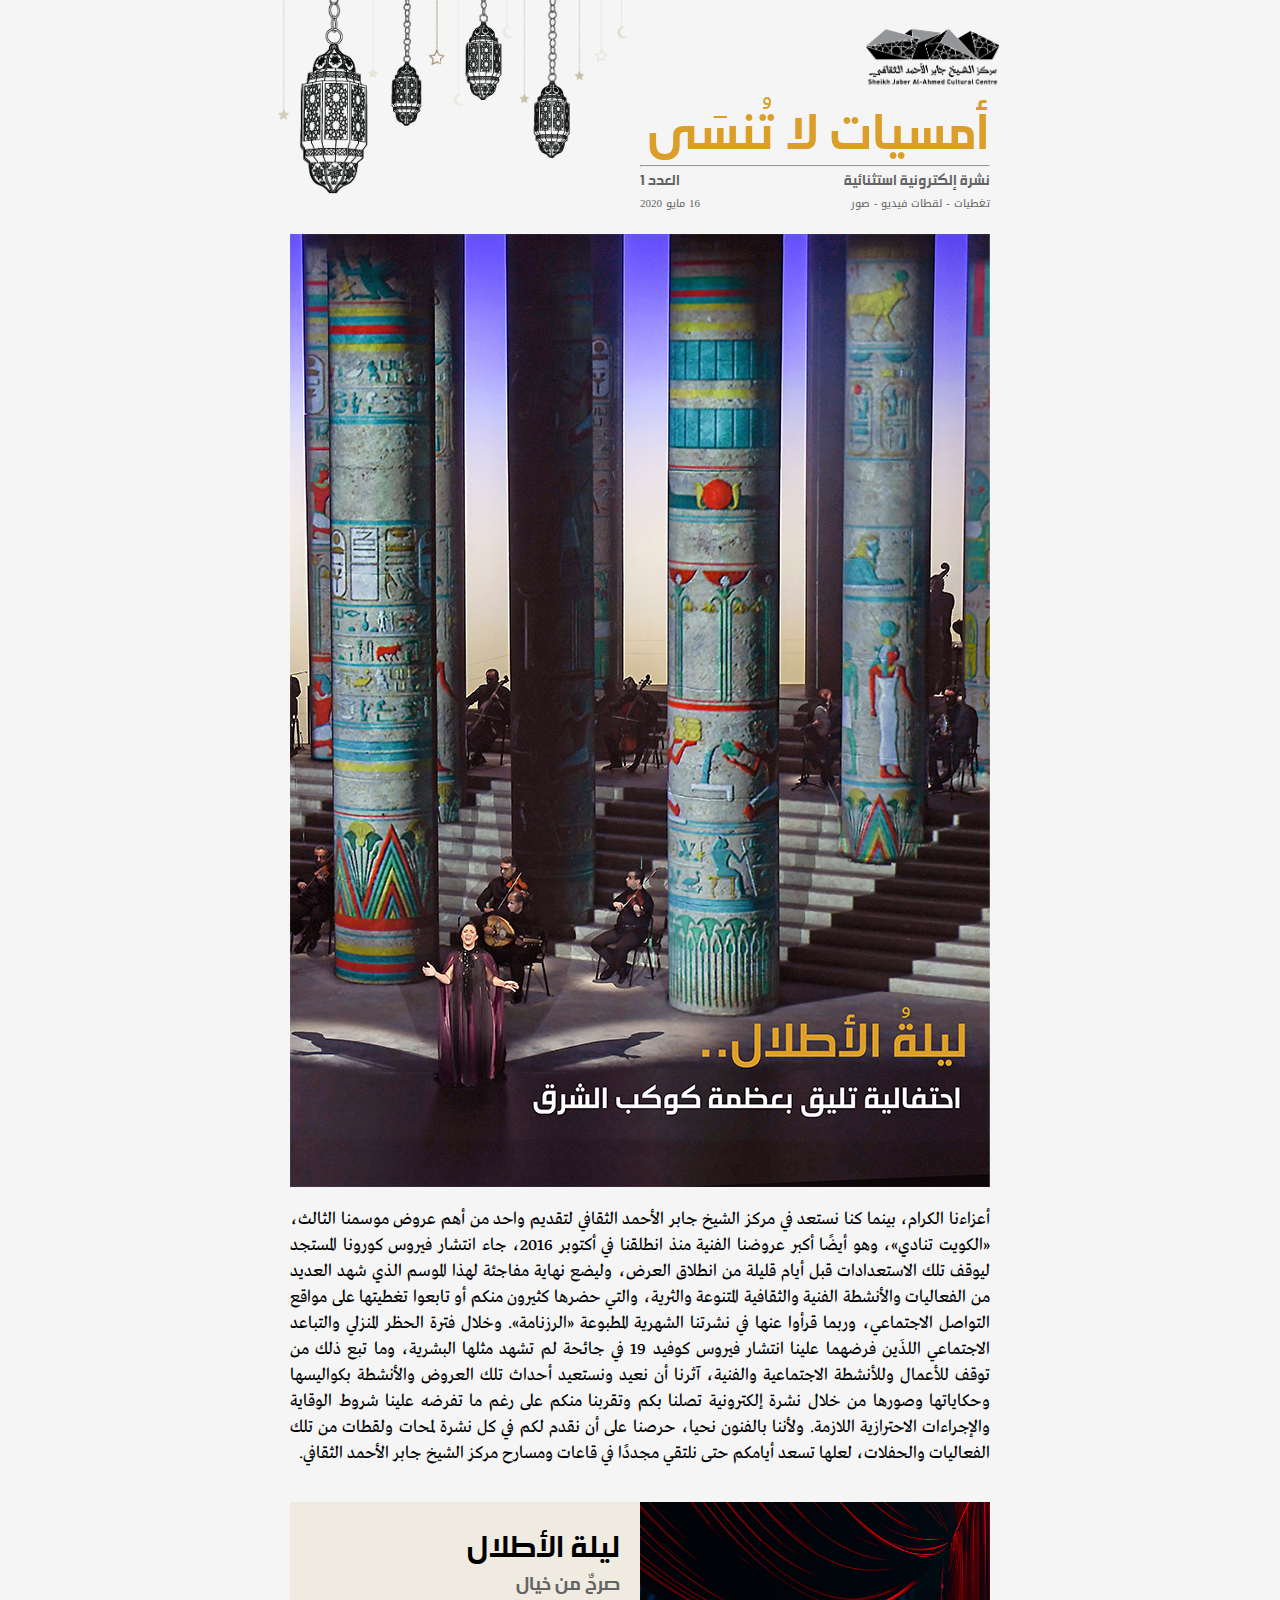
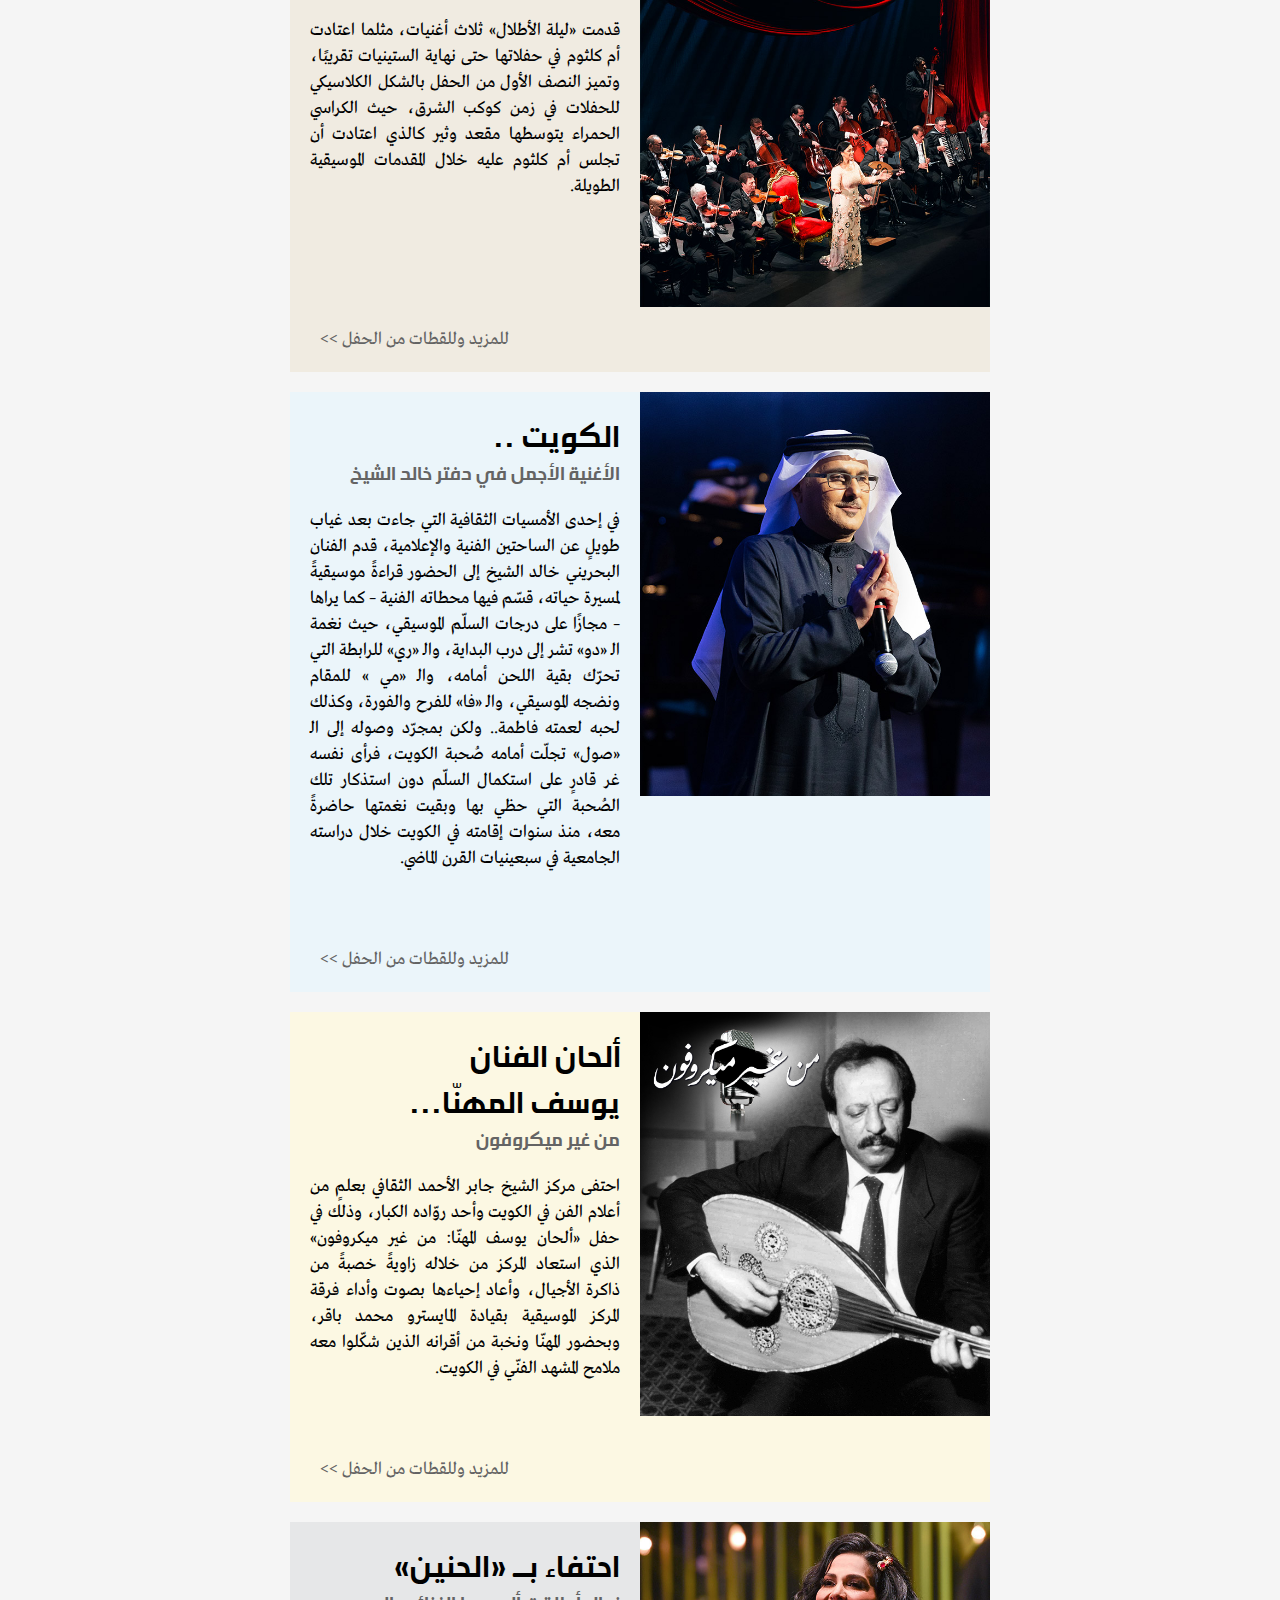
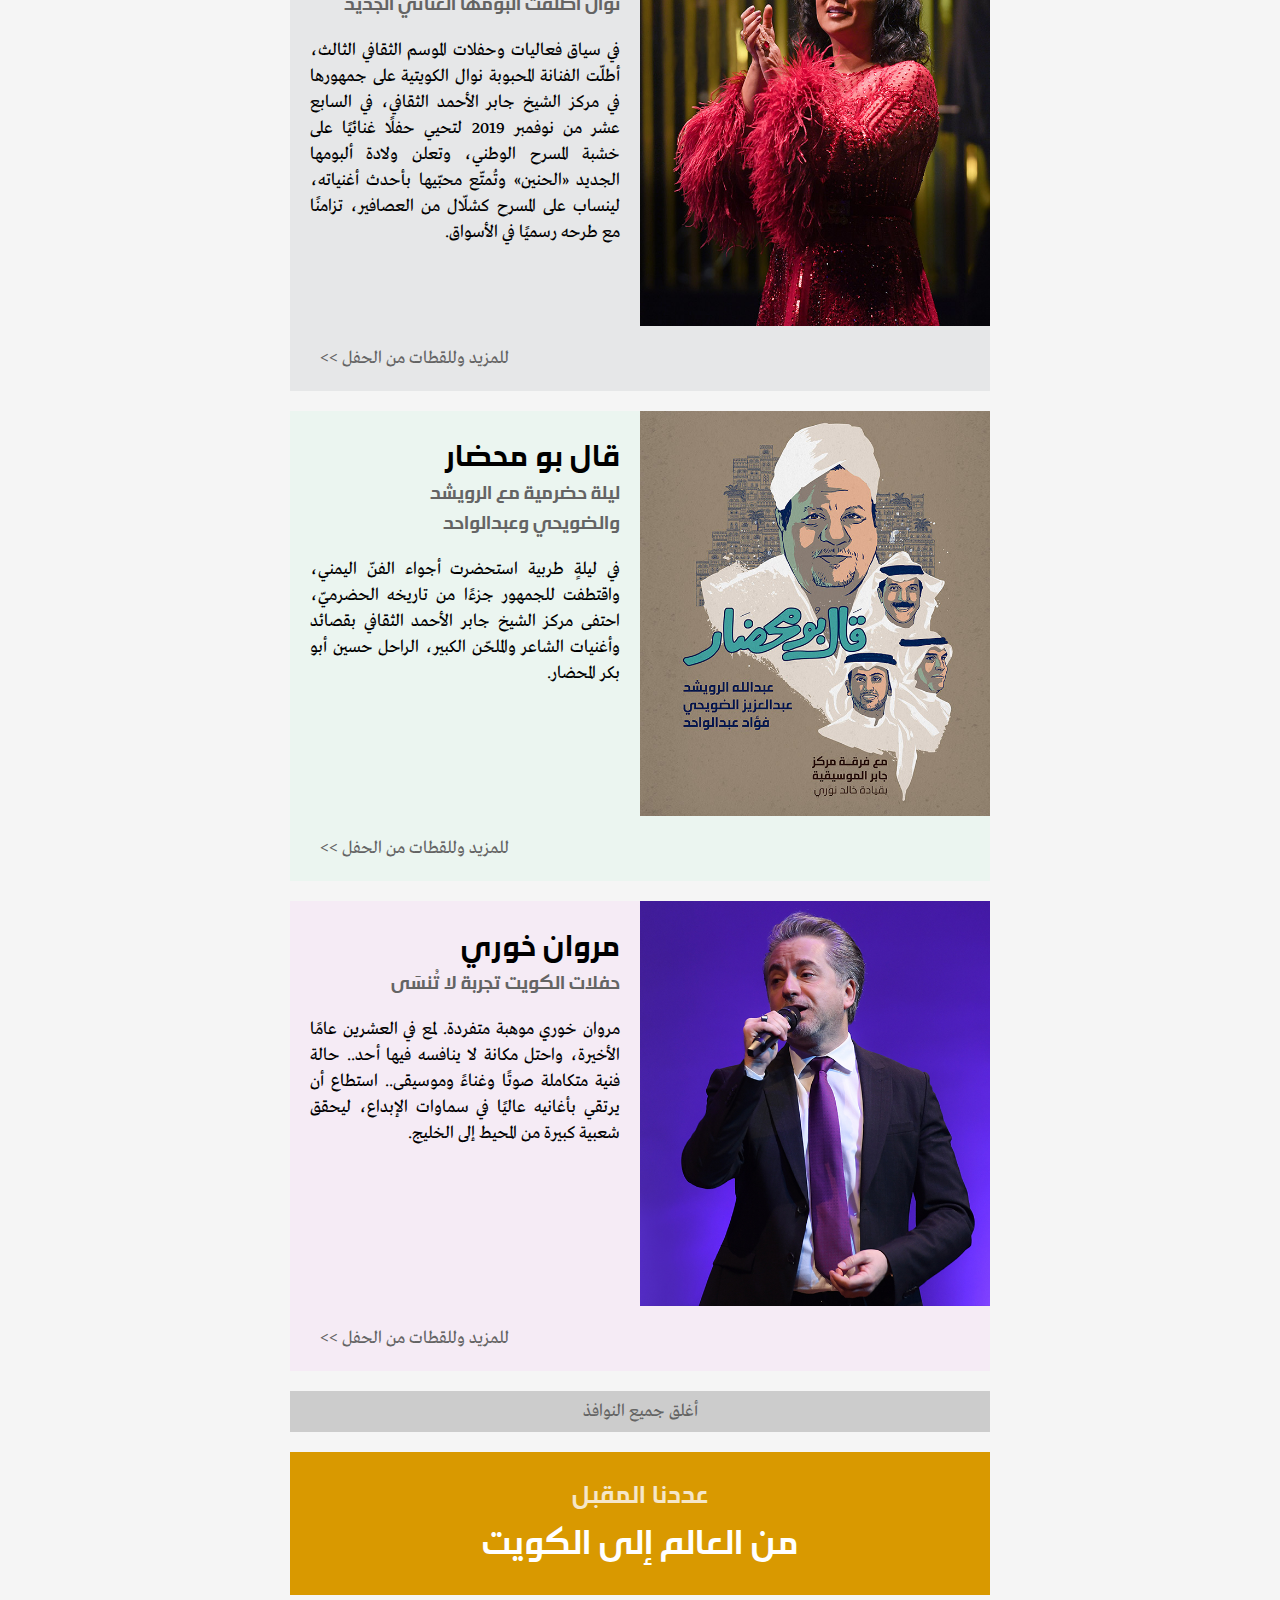
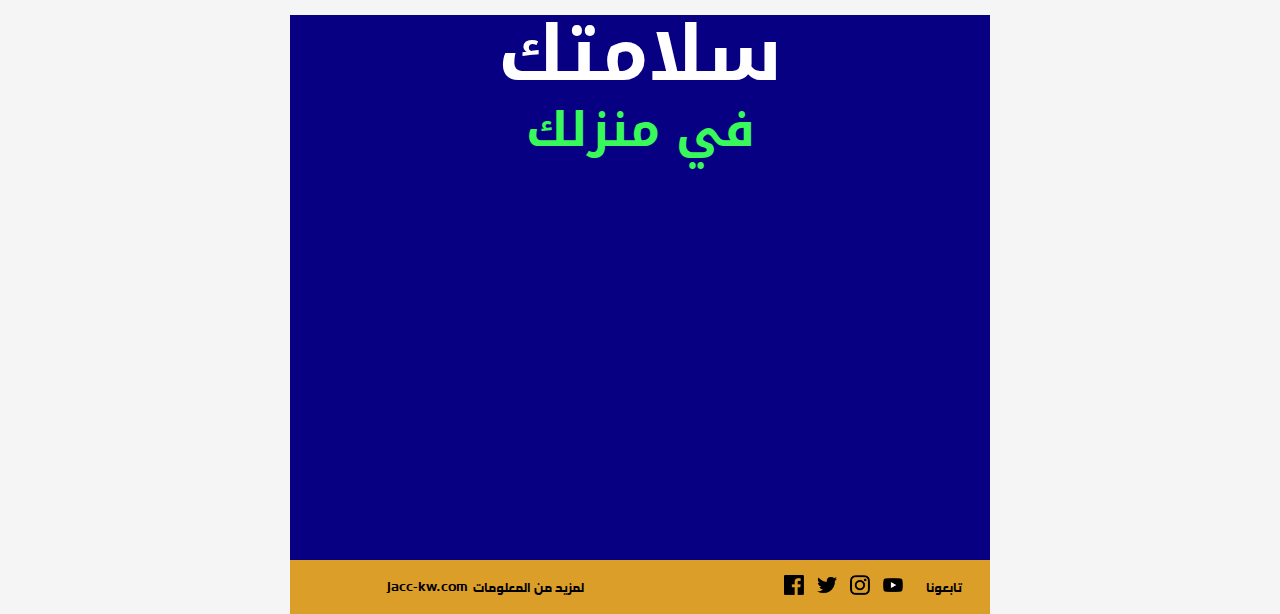
==== commit 3b38ba23: "fix date issue" ====
--- a/index.html
+++ b/index.html
@@ -372,8 +372,7 @@
 						<td style="text-align: right;width: 50%;">
 							<h3 class="issuesubtitles" style="text-align: left;">
 								العدد 1</h3>
-							<h3 class="issuesubtitles2" style="text-align: left;">
-								20 أبريل 2020</h3>
+							<h3 class="issuesubtitles2" style="text-align: left;">16 مايو 2020</h3>
 						</td>
 					</tr>
 				</table>
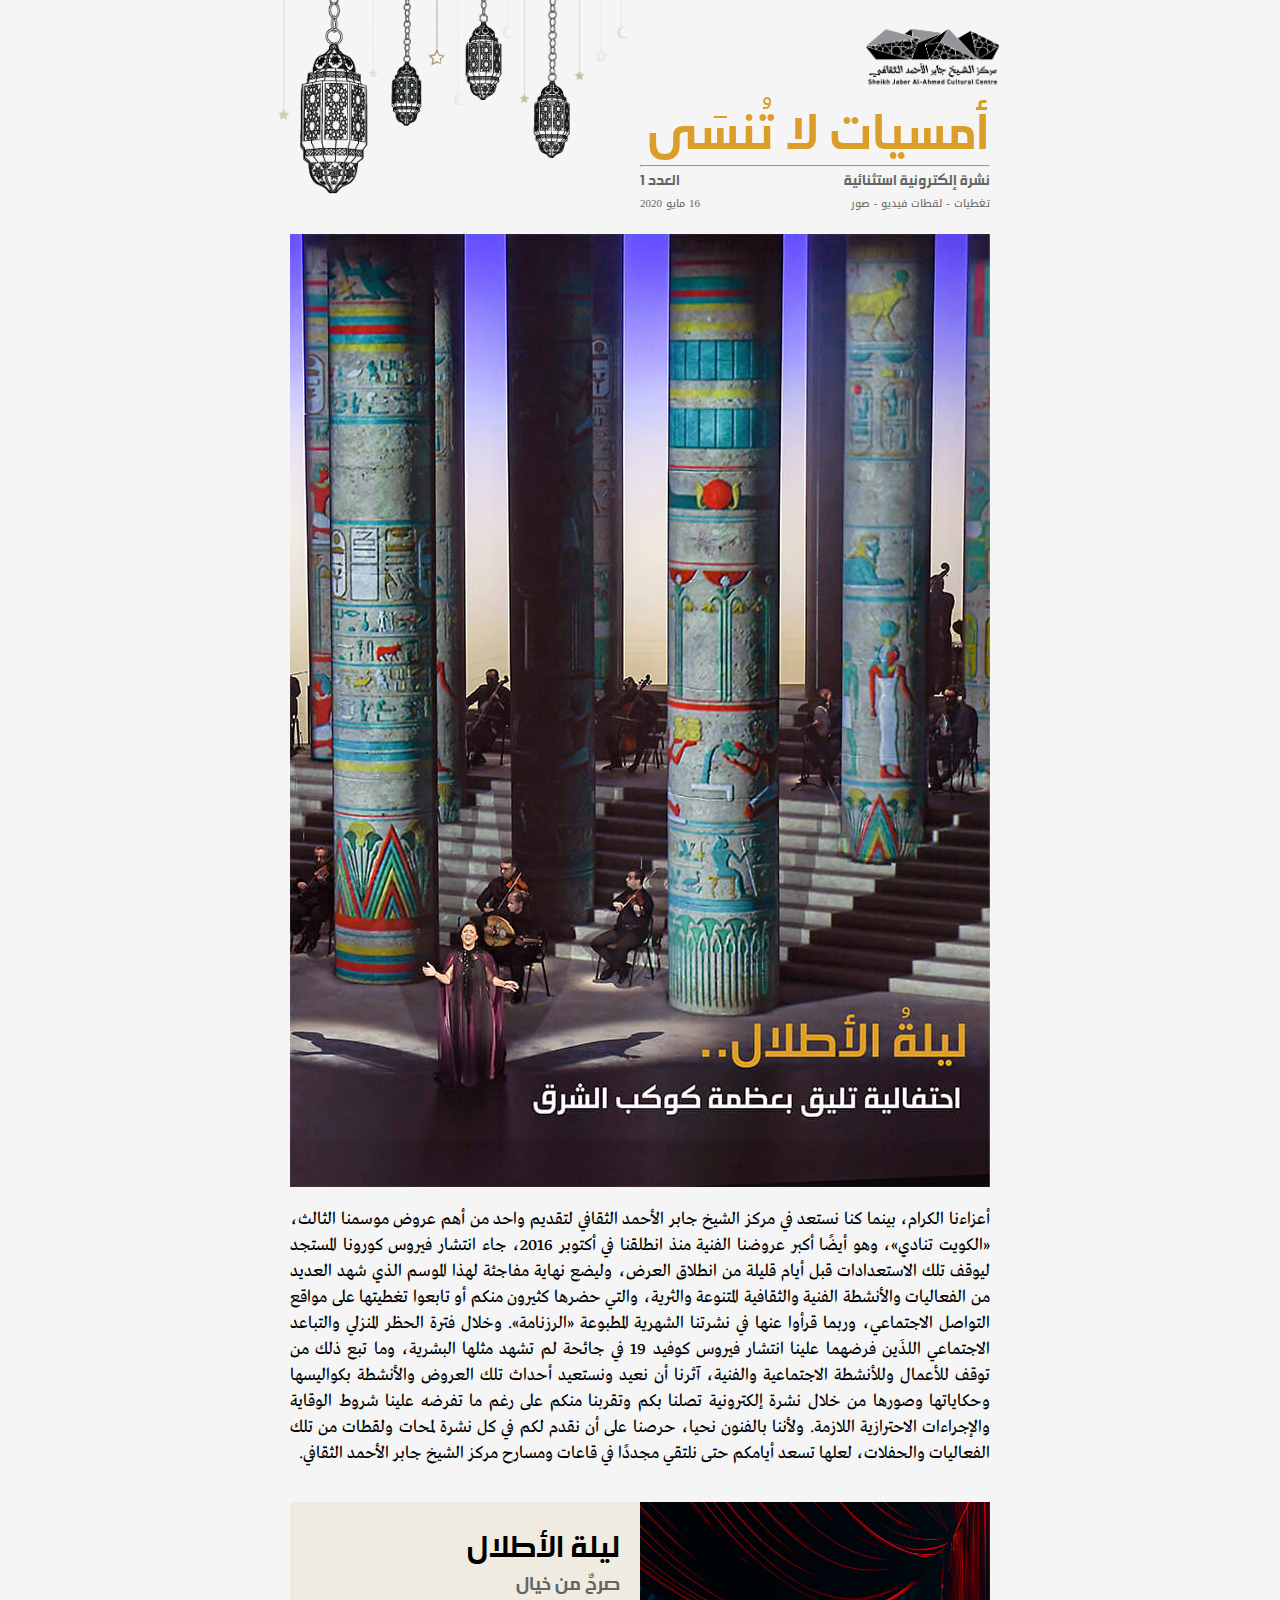
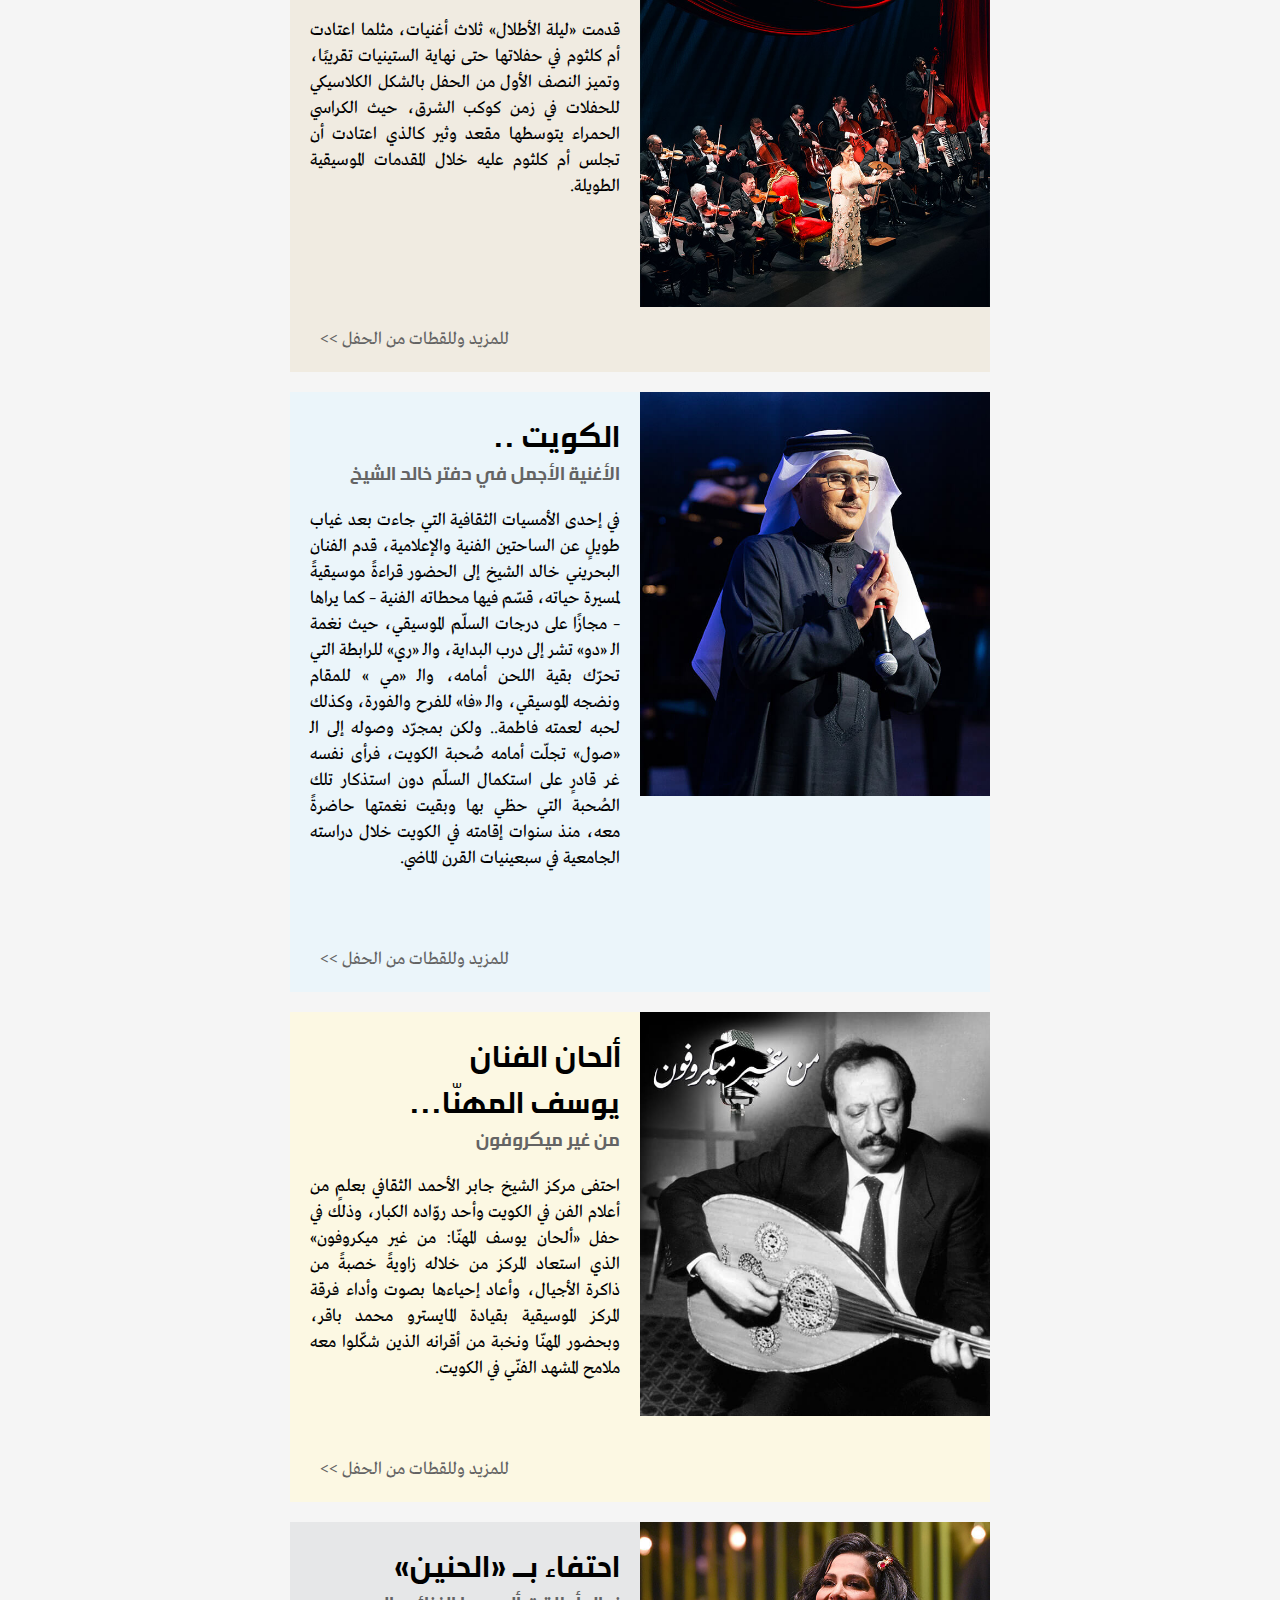
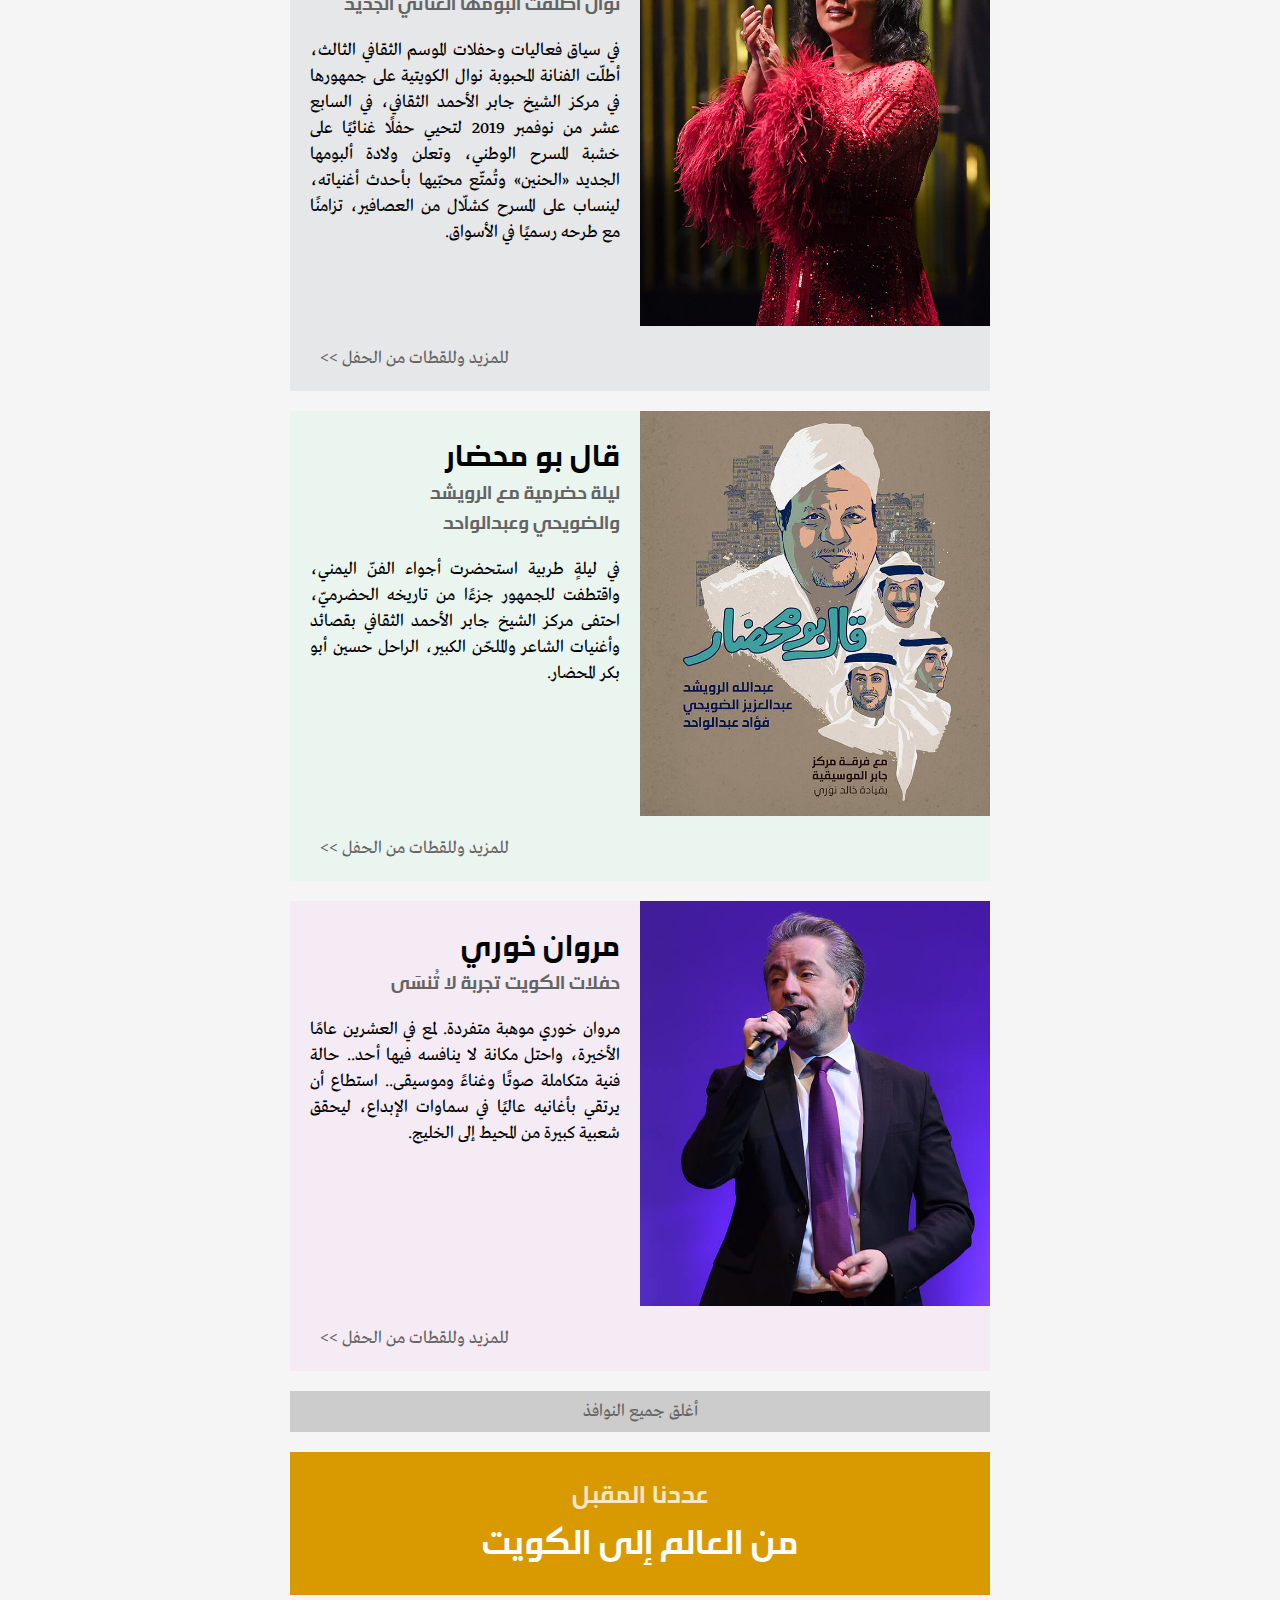
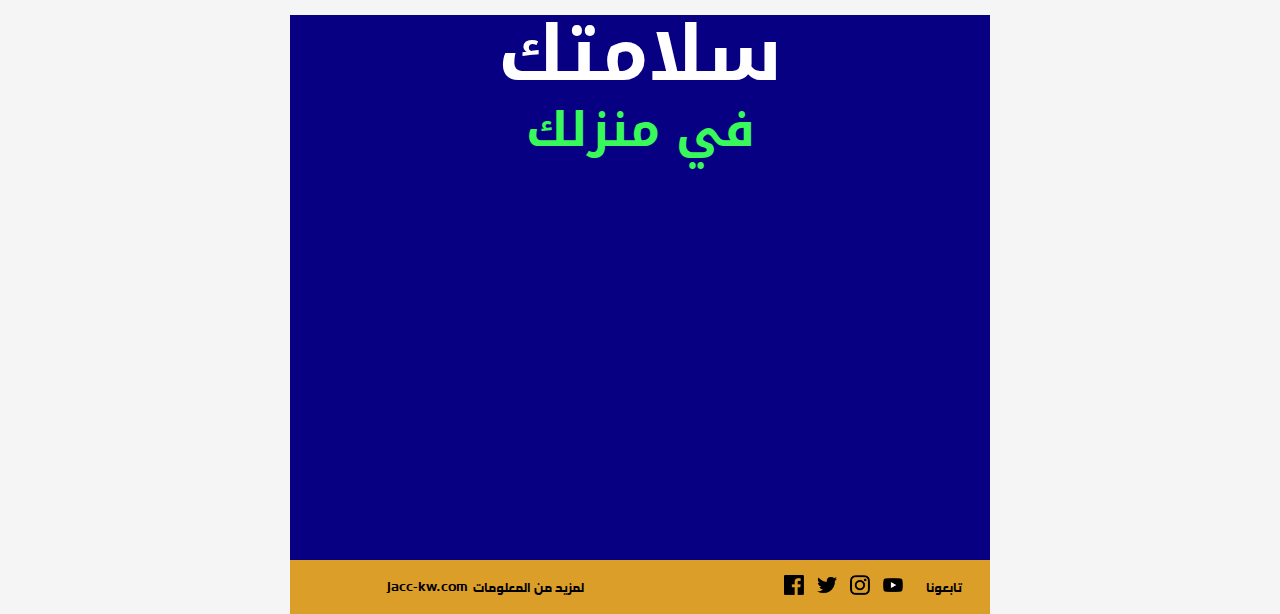
==== commit a703ee90: "latest minification" ====
--- a/index.html
+++ b/index.html
@@ -18,8 +18,8 @@
 	<!--stylesheet include-->
 	<link href="https://fonts.googleapis.com/css2?family=Scheherazade:wght@400;700&display=swap" rel="stylesheet">
 
-	<link rel="stylesheet" type="text/css" media="all" href="css/animate.min.css">
-	<link rel="stylesheet" type="text/css" media="all" href="css/mainstyle.css?v=145">
+	<!-- <link rel="stylesheet" type="text/css" media="all" href="css/animate.min.css"> -->
+	<link rel="stylesheet" type="text/css" media="all" href="css/mainstyle.min.css?v=145">
 	<style>
 		* {
 			box-sizing: border-box;
@@ -117,7 +117,7 @@
 
 			.issuetitle {
 				font-family: 'ITCHandelGothicArabic-Bold';
-				font-size: 25px;
+				font-size: 24px;
 				margin-top: 0px;
 				margin-right: 2px;
 				margin-bottom: 0px;
@@ -477,7 +477,7 @@
 
 								<div class="video_box ">
 									<iframe class="iframeplayer" id="iframeplayer1"
-										src='https://rrr.sz.xlcdn.com/?account=yasser&file=ATLAL_LONG.smil&type=streaming&service=wowza&poster=ATLAL_LONG_POSTER.jpg&output=player'
+										data-src='https://rrr.sz.xlcdn.com/?account=yasser&file=ATLAL_LONG.smil&type=streaming&service=wowza&poster=ATLAL_LONG_POSTER.jpg&output=player'
 										width='100%' height='360' frameborder='0' seamless allow='autoplay; fullscreen'
 										allowfullscreen='true' webkitAllowFullScreen='true'></iframe>
 								</div>
@@ -593,7 +593,7 @@
 
 								<div class="video_box ">
 									<iframe class="iframeplayer" id="iframeplayer2"
-										src='https://rrr.sz.xlcdn.com/?account=yasser&file=AL-SHAIKH_LONG.smil&type=streaming&service=wowza&poster=AL-SHAIKH_LONG_POSTER.jpg&output=player'
+										data-src='https://rrr.sz.xlcdn.com/?account=yasser&file=AL-SHAIKH_LONG.smil&type=streaming&service=wowza&poster=AL-SHAIKH_LONG_POSTER.jpg&output=player'
 										width='100%' height='360' frameborder='0' seamless allow='autoplay; fullscreen'
 										allowfullscreen='true' webkitAllowFullScreen='true'></iframe>
 								</div>
@@ -704,7 +704,7 @@
 
 								<div class="video_box ">
 									<iframe class="iframeplayer" id="iframeplayer3"
-										src='https://rrr.sz.xlcdn.com/?account=yasser&file=WAM_YM_LONG.smil&type=streaming&service=wowza&poster=WAM_YM_LONG_POSTER.jpg&output=player'
+										data-src='https://rrr.sz.xlcdn.com/?account=yasser&file=WAM_YM_LONG.smil&type=streaming&service=wowza&poster=WAM_YM_LONG_POSTER.jpg&output=player'
 										width='100%' height='360' frameborder='0' seamless allow='autoplay; fullscreen'
 										allowfullscreen='true' webkitAllowFullScreen='true'></iframe>
 								</div>
@@ -800,7 +800,7 @@
 
 									<div class="video_box ">
 										<iframe class="iframeplayer" id="iframeplayer4"
-											src='https://rrr.sz.xlcdn.com/?account=yasser&file=NAWAL_LONG.smil&type=streaming&service=wowza&poster=NAWAL_LONG_POSTER.jpg&output=player'
+											data-src='https://rrr.sz.xlcdn.com/?account=yasser&file=NAWAL_LONG.smil&type=streaming&service=wowza&poster=NAWAL_LONG_POSTER.jpg&output=player'
 											width='100%' height='360' frameborder='0' seamless
 											allow='autoplay; fullscreen' allowfullscreen='true'
 											webkitAllowFullScreen='true'></iframe>
@@ -927,7 +927,7 @@
 									حضرموت المنُارة بضوء القمر وأصوات السمر. </p>
 								<div class="video_box ">
 									<iframe class="iframeplayer" id="iframeplayer5"
-										src='https://rrr.sz.xlcdn.com/?account=yasser&file=BUMI7THAR_LONG.smil&type=streaming&service=wowza&poster=BUMI7THAR_LONG_POSTER.jpg&output=player'
+										data-src='https://rrr.sz.xlcdn.com/?account=yasser&file=BUMI7THAR_LONG.smil&type=streaming&service=wowza&poster=BUMI7THAR_LONG_POSTER.jpg&output=player'
 										width='100%' height='360' frameborder='0' seamless allow='autoplay; fullscreen'
 										allowfullscreen='true' webkitAllowFullScreen='true'></iframe>
 								</div>
@@ -1073,7 +1073,7 @@
 
 								<div class="video_box ">
 									<iframe class="iframeplayer" id="iframeplayer6"
-										src='https://rrr.sz.xlcdn.com/?account=yasser&file=MARWAN_LONG.smil&type=streaming&service=wowza&poster=MARWAN_LONG_POSTER.jpg&output=player'
+										data-src='https://rrr.sz.xlcdn.com/?account=yasser&file=MARWAN_LONG.smil&type=streaming&service=wowza&poster=MARWAN_LONG_POSTER.jpg&output=player'
 										width='100%' height='360' frameborder='0' seamless allow='autoplay; fullscreen'
 										allowfullscreen='true' webkitAllowFullScreen='true'></iframe>
 								</div>
@@ -1141,7 +1141,7 @@
 						<div class="collap-content1" style="display:block;">
 							<div class="video_box">
 								<iframe class="iframeplayer" id="iframeplayer7"
-									src='https://rrr.sz.xlcdn.com/?account=yasser&file=safety.smil&type=streaming&service=wowza&poster=SAFETY_AT_HOME_POSTER3.jpg&output=player'
+									data-src='https://rrr.sz.xlcdn.com/?account=yasser&file=safety.smil&type=streaming&service=wowza&poster=SAFETY_AT_HOME_POSTER3.jpg&output=player'
 									width='100%' height='360' frameborder='0' seamless allow='autoplay; fullscreen'
 									allowfullscreen='true' webkitAllowFullScreen='true'></iframe>
 							</div>
@@ -1259,7 +1259,15 @@
 			//alert('screen width is ' + screen.width);
 		});
 
-
+		function init() {
+			console.log('loading deferred iframes');
+			var vidDefer = document.getElementsByTagName('iframe');
+			for (var i = 0; i < vidDefer.length; i++) {
+				if (vidDefer[i].getAttribute('data-src')) {
+					vidDefer[i].setAttribute('src', vidDefer[i].getAttribute('data-src'));
+				}
+			}
+		}
 
 		window.onload = function () {
 
@@ -1306,6 +1314,9 @@
 
 
 			})
+
+
+            setTimeout(init,3000);
 
 
 		};
@@ -1382,6 +1393,17 @@
 
 
 	</script>
+	<!-- <script>
+		function init() {
+			var vidDefer = document.getElementsByTagName('iframe');
+			for (var i = 0; i < vidDefer.length; i++) {
+				if (vidDefer[i].getAttribute('data-src')) {
+					vidDefer[i].setAttribute('src', vidDefer[i].getAttribute('data-src'));
+				}
+			}
+		}
+		window.onload = setTimeout(init,5000);
+	</script> -->
 </body>
 
 </html>--- a/css/mainstyle.min.css
+++ b/css/mainstyle.min.css
@@ -0,0 +1 @@
+@font-face{font-family:'Droid Arabic Kufi';src:url(../fonts/DroidArabicKufi.eot);src:url(../fonts/DroidArabicKufi.eot?#iefix) format('embedded-opentype'),url(../fonts/DroidArabicKufi.woff2) format('woff2'),url(../fonts/DroidArabicKufi.woff) format('woff'),url(../fonts/DroidArabicKufi.ttf) format('truetype'),url(../fonts/DroidArabicKufi.svg#DroidArabicKufi) format('svg');font-weight:400;font-style:normal}@font-face{font-family:'Droid Arabic Kufi Bold';src:url(../fonts/DroidArabicKufi-Bold.eot);src:url(../fonts/DroidArabicKufi-Bold.eot?#iefix) format('embedded-opentype'),url(../fonts/DroidArabicKufi-Bold.woff2) format('woff2'),url(../fonts/DroidArabicKufi-Bold.woff) format('woff'),url(../fonts/DroidArabicKufi-Bold.ttf) format('truetype'),url(../fonts/DroidArabicKufi-Bold.svg#DroidArabicKufi-Bold) format('svg');font-weight:700;font-style:normal}@font-face{font-family:"Greta Arabic Regular";src:url(../fonts/Greta_Arabic_Regular.otf)}@font-face{font-family:ITCHandelGothicArabic-Bold;src:url(../fonts/ITCHandelGothicArabic-Bold.ttf)}*{margin:0;padding:0}body{font-family:'Droid Arabic Kufi';font-weight:400;font-size:14px;color:#333;line-height:18px}a{text-decoration:none;background-color:transparent;color:inherit;-webkit-transition:all .6s ease-in-out;transition:all .6s ease-in-out}button,html input[type=button],input[type=reset],input[type=submit]{-webkit-appearance:button;cursor:pointer;border:none;-webkit-transition:all .6s ease-in-out;transition:all .6s ease-in-out}:focus{outline:0}a:focus{outline:0;text-decoration:none}a:hover{text-decoration:none}.none{display:none!important}h1,h2,h3,h4,h5,h6{margin:0;line-height:normal;font-family:'Droid Arabic Kufi Bold'}h1{font-size:40px;font-weight:400}h2{font-size:40px;font-weight:400;line-height:40px;color:#da9e29;margin-bottom:15px}h3{font-size:16px;font-weight:400}h4{font-size:14px;font-weight:400}h5{font-size:22px;font-weight:400;margin-bottom:30px;margin-top:10px}h6{font-size:14px;font-weight:400}form{display:inline}fieldset{border:0}legend{display:none}table{border:0;border-collapse:collapse;border-spacing:0;empty-cells:show;font-size:100%}caption,td,th{vertical-align:top;text-align:left;font-weight:400}ol{list-style:inside;margin:0}*{-webkit-box-sizing:border-box;-moz-box-sizing:border-box;box-sizing:border-box}:after,:before{-webkit-box-sizing:border-box;-moz-box-sizing:border-box;box-sizing:border-box}.wrapper{width:100%;padding:20px 0 0 0}.container{margin-right:auto;margin-left:auto}ol{list-style:none;counter-reset:my-awesome-counter}ol li{counter-increment:my-awesome-counter;margin-bottom:5px;padding-right:30px;position:relative}ol li::before{content:counter(my-awesome-counter);margin-left:15px;position:absolute;right:0}.text-right{text-align:right}p{margin-bottom:15px}.bold-hr{width:100%;display:inline-block;background-color:#333;height:5px;margin:20px 0}.top-left{width:75%;text-align:left;float:left}.top-left-header{width:50%;text-align:left;float:left}.top-left p{margin:14px 0}.top-right{width:25%;text-align:right;float:right}.top-right-header{width:50%;text-align:right;float:right}.lady-photo img,.top-right img{max-width:100%}.intro-block{width:100%;display:inline-block;margin-top:15px;margin-bottom:20px}.intro-block p,.section-content .container .content-block p{font-family:Scheherazade,serif;text-align:justify;font-size:18px;font-weight:700;line-height:26px;color:#000}.section-content .container{margin-bottom:20px}.section-content .container .content-img img{display:block;margin:0 auto;max-width:100%;height:auto;width:100%}.section-content .container .content-block{padding:20px}.section-content .container .content-block .content-img{margin-top:20px}.content-block h2{margin-bottom:0;font-size:32px;color:#000;line-height:46px;font-family:ITCHandelGothicArabic-Bold}.content-block h3{font-size:20px;color:#646464;line-height:30px;font-family:ITCHandelGothicArabic-Bold}.yellow-block .content-block h3{color:#646464}.light-purple-block .content-block h3,.purple-block .content-block h3{color:#646464}.light-purple-block .content-block p,.purple-block .content-block p{color:#646464}.section-content .container .more-content{width:100%;display:inline-block}.blue-box .more-content .content-block,.section-content .container .more-content .content-block{padding:10px 20px}.content-block .bottom-content{width:100%;padding:20px 0}.section-content .container .highlight-block{background-color:#f5f5f5;margin:10px 0 15px 0;width:100%;display:inline-block}.section-content .container .highlight-block p{padding-left:15px;padding-right:15px;color:#000}.section-content .yellow-block{background-color:#fcf8e3}.section-content .light-purple-block{background-color:#f0ebe1}.section-content .light-lightpurple-block{background-color:#f5ebf5}.section-content .turquoise-block{background-color:#ebf5fa}.section-content .pink-block{background-color:#e6e7e8}.section-content .gray-block{background-color:#ebf5f0}.section-content .purple-block{background-color:#6958a6}.blue-box{background-color:#080082;text-align:center;color:#fff}.blue-box h2{margin-bottom:10px;font-size:76px;line-height:80px;color:#fff}.blue-box h3{color:#38f85a;margin:0;font-size:48px;line-height:50px}.blue-box button.collapsible img{width:50px;height:50px}.video_box video{width:100%}.collapsible{color:#646464;cursor:pointer;width:100%;border:none;outline:0;text-align:left;font-size:18px;background-color:transparent;font-family:'Greta Arabic Regular';font-weight:100;padding:10px}.collapsible.active{color:#646464}.collapsible:hover{color:#646464}.collap-content{display:none;overflow:hidden;padding:10px 0}.collap-content h3.title-bar{background-color:#333;color:#fff;text-align:right;padding:6px 15px;font-family:ITCHandelGothicArabic-Bold;margin-bottom:15px}.purple-block .collap-content h3.title-bar{background-color:#b4acd3}.gray-block .content-block h3.title-bar{background-color:#8d7e6b}.footer{margin-top:0;background-color:#db9e28;padding:15px}.footer table{width:100%}.footer table td{vertical-align:middle}.footer .footer_left p{margin:0;font-size:14px;color:#000}.footer .footer_left p a{font-weight:Bold;display:inline-block}.social-media{list-style:none;margin:0;padding:0;text-align:center}.social-media li{display:inline-block;padding:0 5px}.social-media li a{display:inline-block}.social-media li a img{width:20px}.footer .footer_right p{margin:0;font-size:14px;color:#000;text-align:right}.btn-singel{margin-bottom:20px;text-align:center}.btn-singel .close_btn{background-color:#ccc;padding:8px 20px;font-size:18px;color:#646464;width:100%;text-align:center;font-family:'Greta Arabic Regular';font-weight:100}.footer_left{text-align:center}.footer_right{font-family:'Droid Arabic Kufi Bold'}@media (min-width:768px){.container{width:700px}}@media (max-width:767px){.container{width:80%;margin:0 10%}}@media (max-width:640px){.container{width:90%;margin:0 5%}}.col-1,.col-10,.col-11,.col-12,.col-2,.col-3,.col-4,.col-5,.col-6,.col-7,.col-8,.col-9{width:96%}.col-1-sm{width:4.33%}.col-2-sm{width:12.66%}.col-3-sm{width:21%}.col-4-sm{width:29.33%}.col-5-sm{width:37.66%}.col-6-sm{width:46%}.col-7-sm{width:54.33%}.col-8-sm{width:62.66%}.col-9-sm{width:71%}.col-10-sm{width:79.33%}.col-11-sm{width:87.66%}.col-12-sm{width:96%}.row::after{content:"";display:table;clear:both}.hidden-sm{display:none}@media only screen and (min-width:640px){.col-1{width:4.33%}.col-2{width:12.66%}.col-3{width:21%}.col-4{width:29.33%}.col-5{width:37.66%}.col-6{width:50%}.col-7{width:54.33%}.col-8{width:62.66%}.col-9{width:71%}.col-10{width:79.33%}.col-11{width:87.66%}.col-12{width:96%}.hidden-sm{display:block}}.clearfix:after,.clearfix:before{display:table;content:" "}.clearfix:after{clear:both}@media (max-width:640px){.top-left p{text-align:right;margin-bottom:0}.content-block h3{margin-bottom:20px}.section-content .container{margin-bottom:20px}.section-content .col-6{width:100%}.top-left p{text-align:center}.top-right{text-align:center}.section-content .container .content-block .content-img img{display:block;margin:0 auto;max-width:100%;height:auto;width:100%}.section-content .container .content-img.mobile_hide{display:none}.blue-box h2{font-size:38px;line-height:38px;font-family:ITCHandelGothicArabic-Bold}.blue-box h3{font-size:24px;line-height:24px;font-family:ITCHandelGothicArabic-Bold}.blue-box button.collapsible img{width:50px;height:50px}.social-media li a img{width:20px}.blue-box{padding-top:40px}.content-block .bottom-content,.section-content .container .content-block{padding-bottom:0}.section-content .container .content-block p:last-child{margin-bottom:0}}@media (min-width:641px){.section-content .container .content-block .content-img.mobile_show{display:none}}@media (max-width:420px){.social-media li{padding:0 1px}.footer{padding-left:7px;padding-right:7px}}@media (min-width:640px){.section-content .col-6{float:left}.section-content .container{position:relative}.section-content .col-5{float:right}}@media (max-width:390px){.footer .footer_left p,.footer .footer_right p{font-size:10px}}.mySlides{display:none}.slideshow-container{max-width:100%;position:relative;margin:0 auto 15px auto}.next,.prev{cursor:pointer;position:absolute;top:50%;width:auto;padding:16px;margin-top:-22px;color:#fff;font-weight:700;font-size:18px;transition:.6s ease;border-radius:0 3px 3px 0;user-select:none}.next{right:0;border-radius:3px 0 0 3px}.next:hover,.prev:hover{background-color:rgba(0,0,0,.8)}.slideshow-container img{max-width:100%;width:100%;margin:0 auto;display:block;height:auto}.fade{-webkit-animation-name:fade;-webkit-animation-duration:1.5s;animation-name:fade;animation-duration:1.5s}@-webkit-keyframes fade{from{opacity:.4}to{opacity:1}}@keyframes fade{from{opacity:.4}to{opacity:1}}@media only screen and (max-width:300px){.next,.prev{font-size:11px}}.bg_block{position:relative}.bg_block .img_block{position:absolute;left:0;top:0;z-index:0}.bg_block .img_block img{max-width:100%;width:100%;height:auto;display:block}.bg_block .right_content{padding-left:340px;position:relative}@media (max-width:700px){.bg_block .right_content{width:100%;padding:0}.bg_block .right_content p:first-child{width:50%}.bg_block .img_block{width:50%}}@media (max-width:480px){.bg_block .img_block{width:100%;position:relative}.bg_block .right_content p:first-child{width:100%}}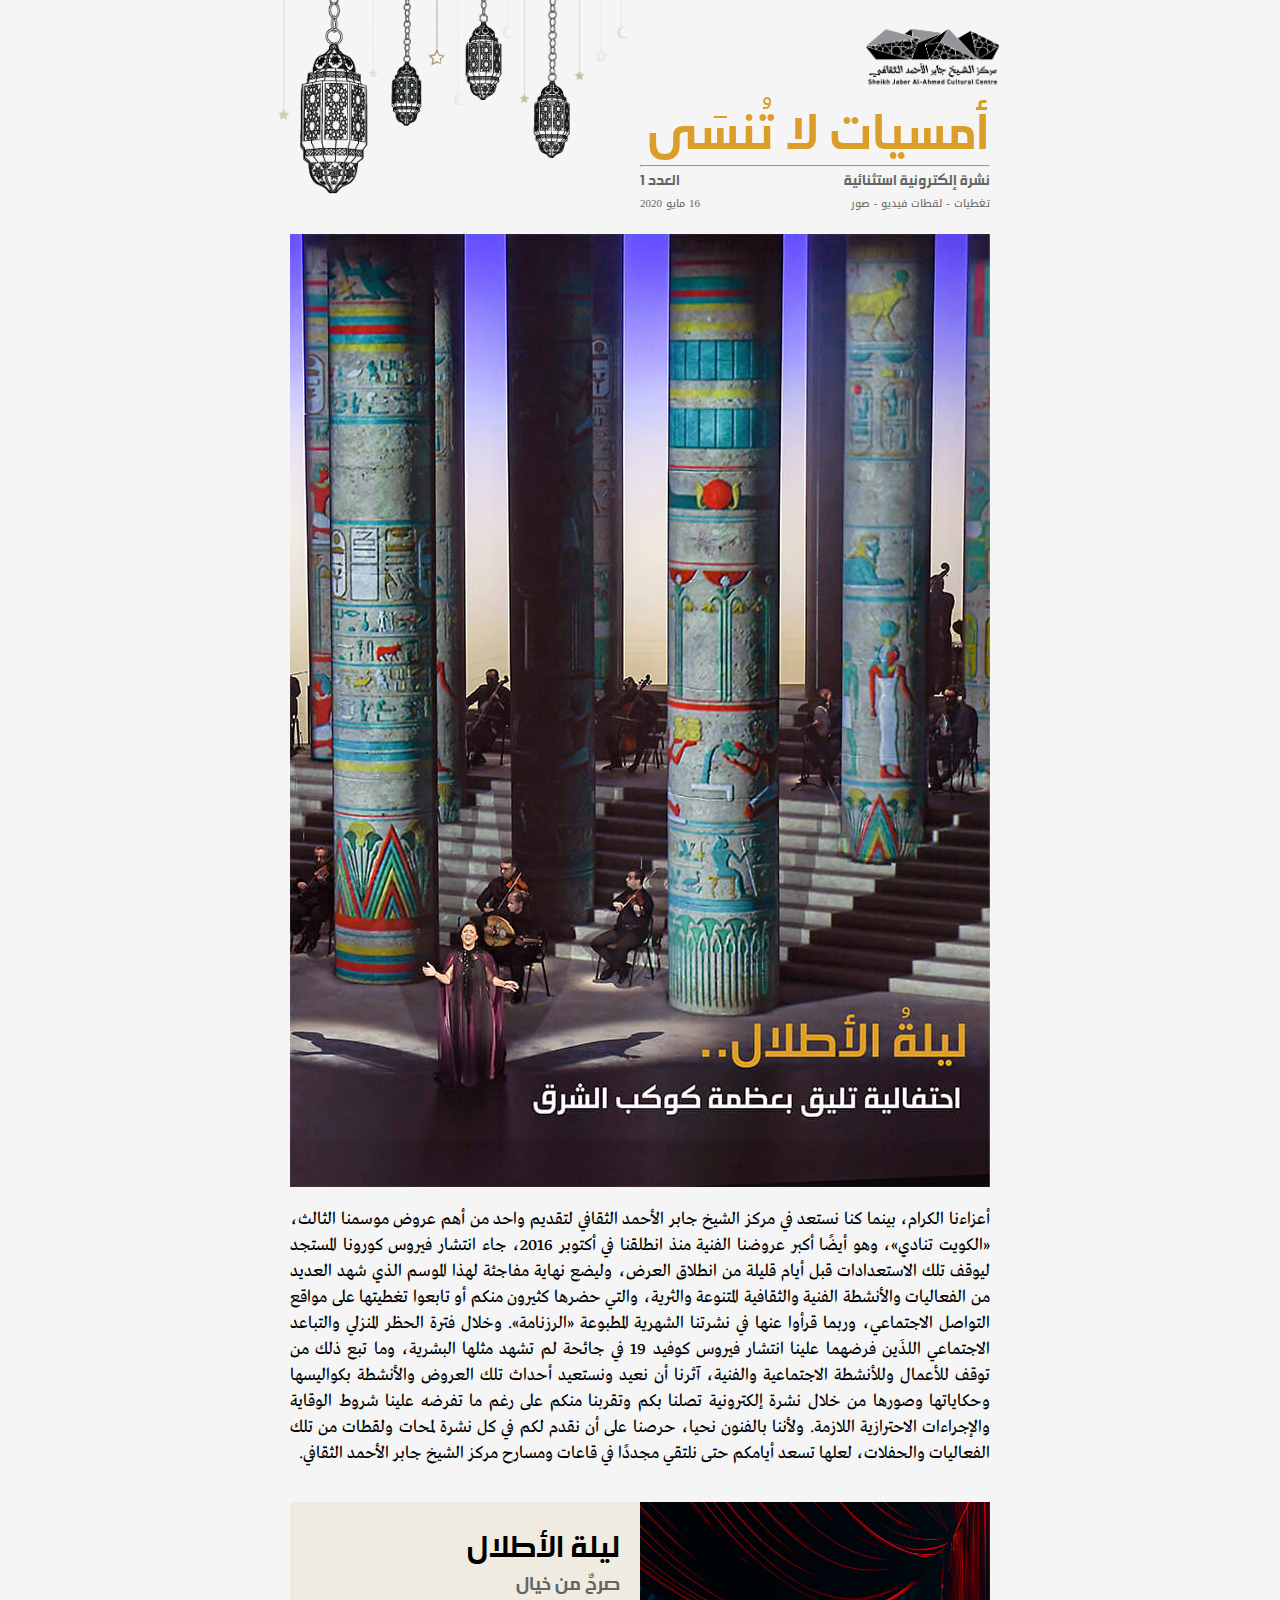
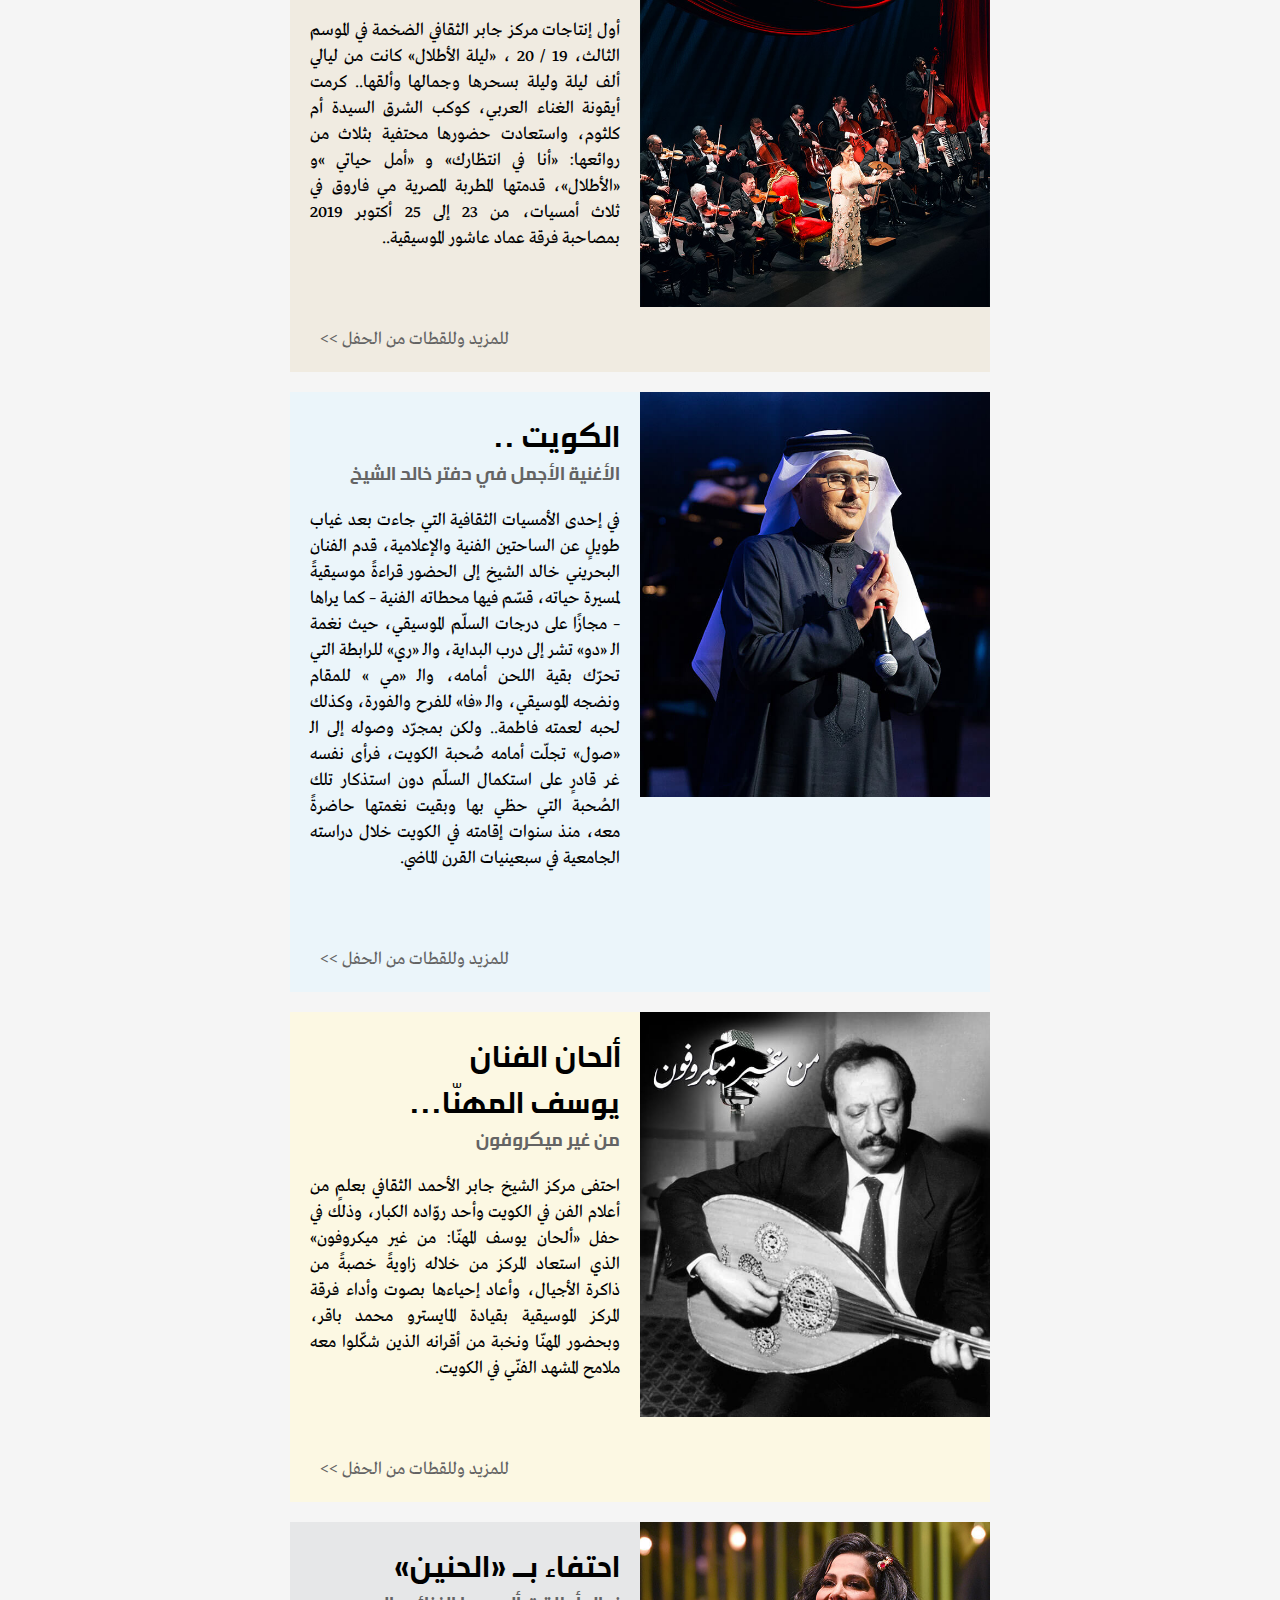
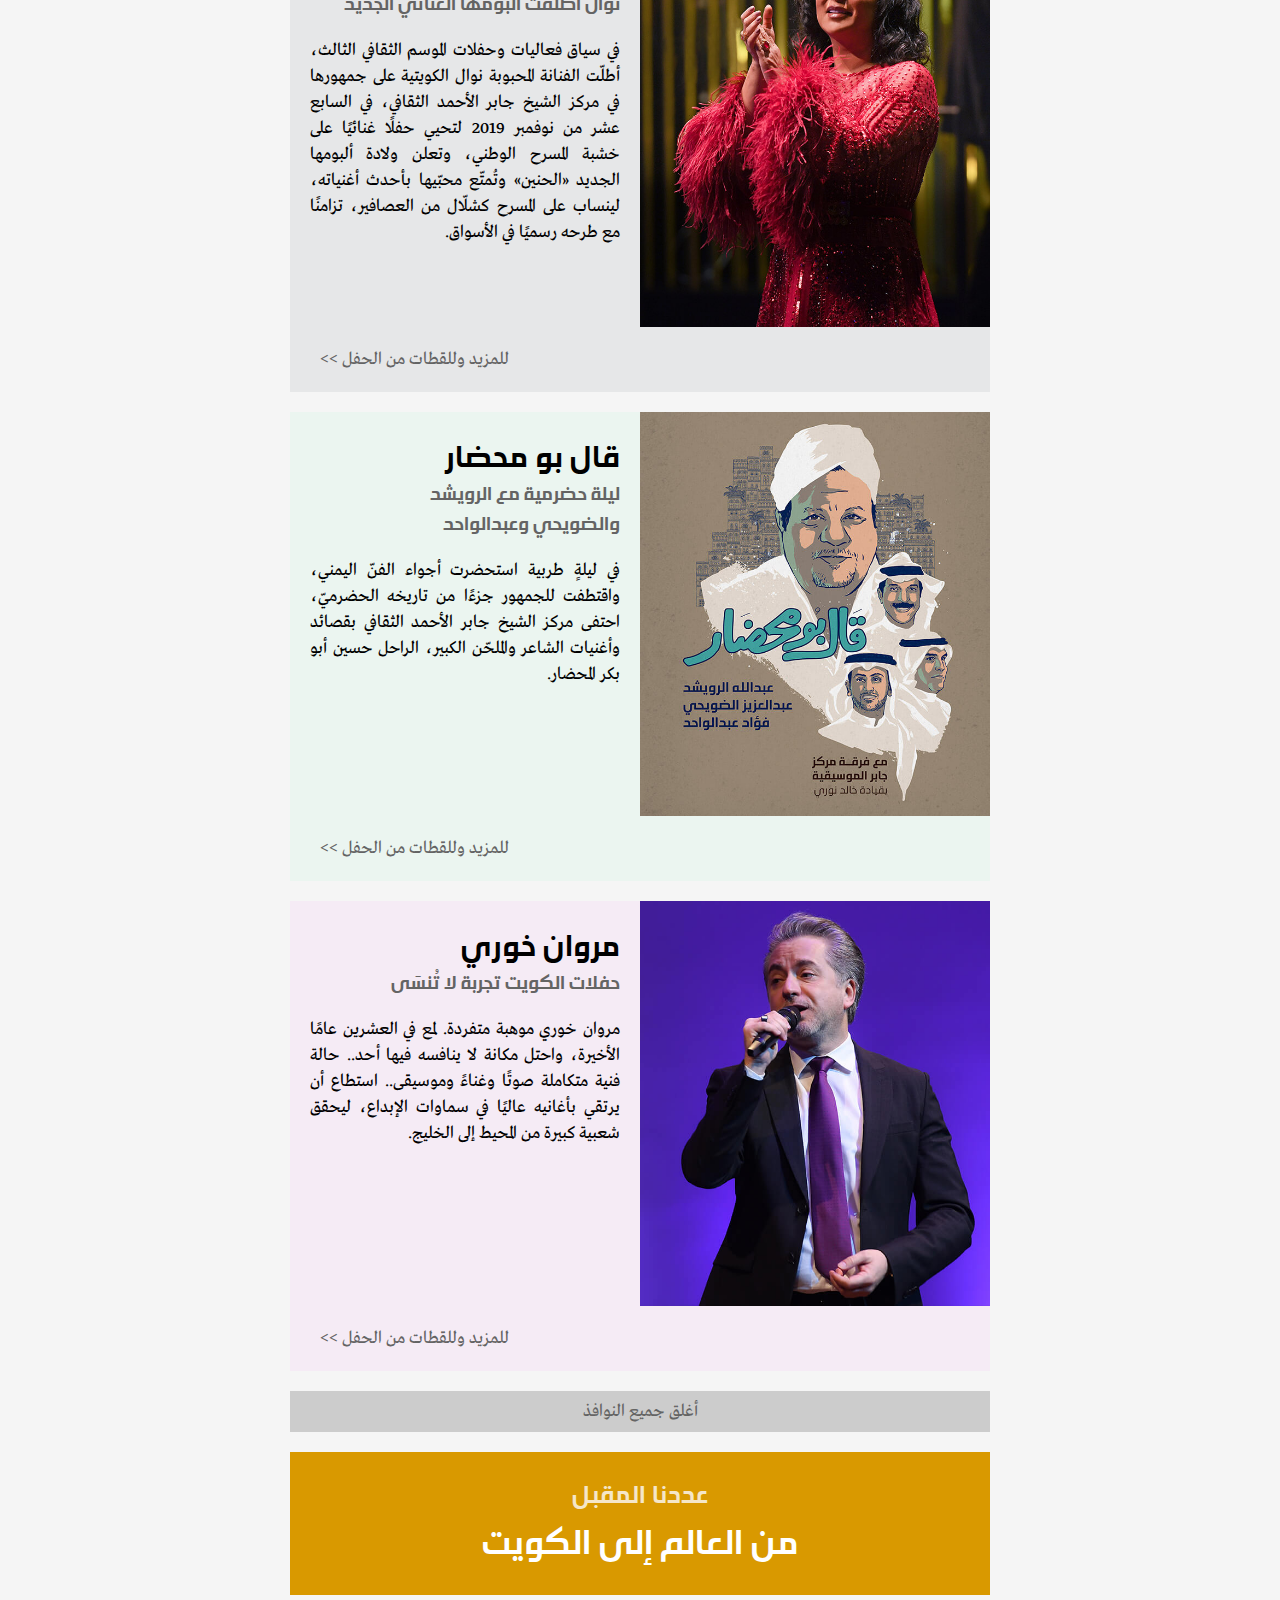
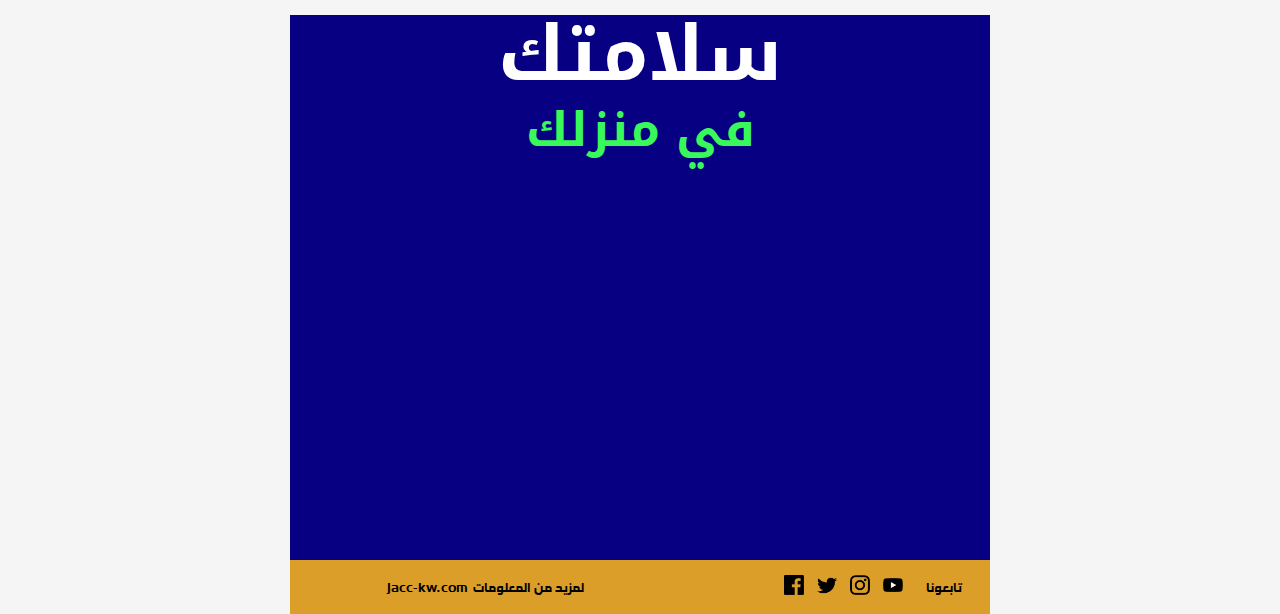
==== commit 7c49765a: "latest" ====
--- a/index.html
+++ b/index.html
@@ -387,9 +387,9 @@
 					<img src="images/event-1.jpg" alt="" />
 				</div>
 				<div class="intro-block ">
-					<p style="font-family: 'Greta Arabic Regular'; font-weight: 100;background-color: #F5F5F5">أعزاءنا
-						الكرام، بينما كنا نستعد في
-						مركز الشيخ جابر الأحمد الثقافي لتقديم واحد من أهم عروض موسمنا
+					<p style="font-family: 'Greta Arabic Regular'; font-weight: 100;background-color: #F5F5F5">
+
+						أعزاءنا الكرام، بينما كنا نستعد في مركز الشيخ جابر الأحمد الثقافي لتقديم واحد من أهم عروض موسمنا
 						الثالث، «الكويت تنادي»، وهو أيضًا أكبر عروضنا الفنية منذ انطلقنا في أكتوبر 2016، جاء انتشار
 						فيروس كورونا المستجد ليوقف تلك الاستعدادات قبل أيام قليلة من انطلاق العرض، وليضع نهاية مفاجئة
 						لهذا الموسم الذي شهد العديد من الفعاليات والأنشطة الفنية والثقافية المتنوعة والثرية، والتي حضرها
@@ -397,10 +397,10 @@
 						المطبوعة «الرزنامة». وخلال فترة الحظر المنزلي والتباعد الاجتماعي اللذَين فرضهما علينا انتشار
 						فيروس كوفيد 19 في جائحة لم تشهد مثلها البشرية، وما تبع ذلك من توقف للأعمال وللأنشطة الاجتماعية
 						والفنية، آثرنا أن نعيد ونستعيد أحداث تلك العروض والأنشطة بكواليسها وحكاياتها وصورها من خلال نشرة
-						إلكترونية تصلنا بكم وتقربنا منكم على رغم ما تفرضه علينا شروط الوقاية والإجراءات
-						الاحترازية اللازمة. ولأننا بالفنون نحيا، حرصنا على أن نقدم لكم في كل نشرة لمحات ولقطات من تلك
-						الفعاليات والحفلات، لعلها تسعد أيامكم حتى نلتقي مجددًا في قاعات ومسارح مركز الشيخ جابر الأحمد
-						الثقافي.</p>
+						إلكترونية تصلنا بكم وتقربنا منكم على رغم ما تفرضه علينا شروط الوقاية والإجراءات الاحترازية
+						اللازمة. ولأننا بالفنون نحيا، حرصنا على أن نقدم لكم في كل نشرة لمحات ولقطات من تلك الفعاليات
+						والحفلات، لعلها تسعد أيامكم حتى نلتقي مجددًا في قاعات ومسارح مركز الشيخ جابر الأحمد الثقافي.
+					</p>
 				</div>
 			</div>
 		</div>
@@ -416,10 +416,11 @@
 							</div>
 							<div class="bottom-content">
 								<p style="font-family: 'Greta Arabic Regular'; font-weight: 100;">
-									قدمت «ليلة الأطلال» ثلاث أغنيات، مثلما اعتادت أم كلثوم في حفلاتها حتى نهاية
-									الستينيات تقريبًا، وتميز النصف الأول من الحفل بالشكل الكلاسيكي للحفلات في زمن
-									كوكب الشرق، حيث الكراسي الحمراء يتوسطها مقعد وثير كالذي اعتادت أن تجلس أم كلثوم عليه
-									خلال المقدمات الموسيقية الطويلة.
+									أول إنتاجات مركز جابر الثقافي الضخمة في الموسم الثالث، 19 / 20 ، «ليلة الأطلال» كانت
+									من ليالي ألف ليلة وليلة بسحرها وجمالها وألقها.. كرمت أيقونة الغناء العربي، كوكب
+									الشرق السيدة أم كلثوم، واستعادت حضورها محتفية بثلاث من روائعها: «أنا في انتظارك» و
+									«أمل حياتي »و «الأطلال»، قدمتها المطربة المصرية مي فاروق في ثلاث أمسيات، من 23 إلى
+									25 أكتوبر 2019 بمصاحبة فرقة عماد عاشور الموسيقية..
 								</p>
 							</div>
 						</div>
@@ -433,12 +434,13 @@
 						<div class="content-block">
 							<div class="collap-content">
 								<p class="" style="font-family: 'Greta Arabic Regular'; font-weight: 100;">
-									وقد أعاد هذا الشكل الكلاسيكي الحنين لتلك الأيام، خاصة مع وجود مي فاروق، مطربة الحفل،
-									قريبة من الجمهور على المسرح والموسيقيين يعزفون من دون نوتة أمامهم. أما في النصف
-									الثاني من الحفل، والذي خصص لقصيدة الأطلال، فقد ملأت خشبة المسرح مجموعة من الأعمدة
-									الضخمة توزع بينها الموسيقيون، وتحركت بينها المطربة، كما انعكست عليها صور مختلفة
-									وإضاءات متنوعة لتمنح كلمات القصيدة ومعانيها بعدًا دراميًا.
-
+									«ليلة الأطلال » كانت حلمًا ومرت كحلم تمنينا لو يطول.. حلم أجيال من عشاق أم كلثوم،
+									ممن عاشوا زمن الطرب الأصيل، وربما أسعدهم الحظ بحضور إحدى حفلاتها، أو من أجيال لم
+									تعاصرها، ولم ترها على المسرح، ولا استمعت إليها في حفلةمباشرة.. وأيضًا حلم إدارة
+									المركز في الاحتفاء بسيدة الغناء العربي، الأيقونة، بشكل جديد لم يقدم من قبل في الوطن
+									العربي، بإعادة أجواء حفلاتها الكلاسيكية، وبتقديم رائعتها «الأطلال» بفخامة وإبداع
+									يليقان بواحدة من أشهر وأنجح أغنياتها.. هي أحلام تحققت وأمسيات أسعدت كل من حضرها
+									وشارك فيها، فكانت «ليلة الأطلال» احتفالية تليق بعظمة كوكب الشرق ومكانتها الفنية.
 								</p>
 								<div class="">
 									<div class="slideshow-container" dir="ltr">
@@ -1221,7 +1223,6 @@
 
 	<script>
 
-
 		function onClickCollapsible(event) {
 
 			var btn = document.getElementById(event.id);
@@ -1257,6 +1258,7 @@
 		$(document).ready(function () {
 
 			//alert('screen width is ' + screen.width);
+
 		});
 
 		function init() {
@@ -1316,7 +1318,7 @@
 			})
 
 
-            setTimeout(init,3000);
+			setTimeout(init, 3000);
 
 
 		};
